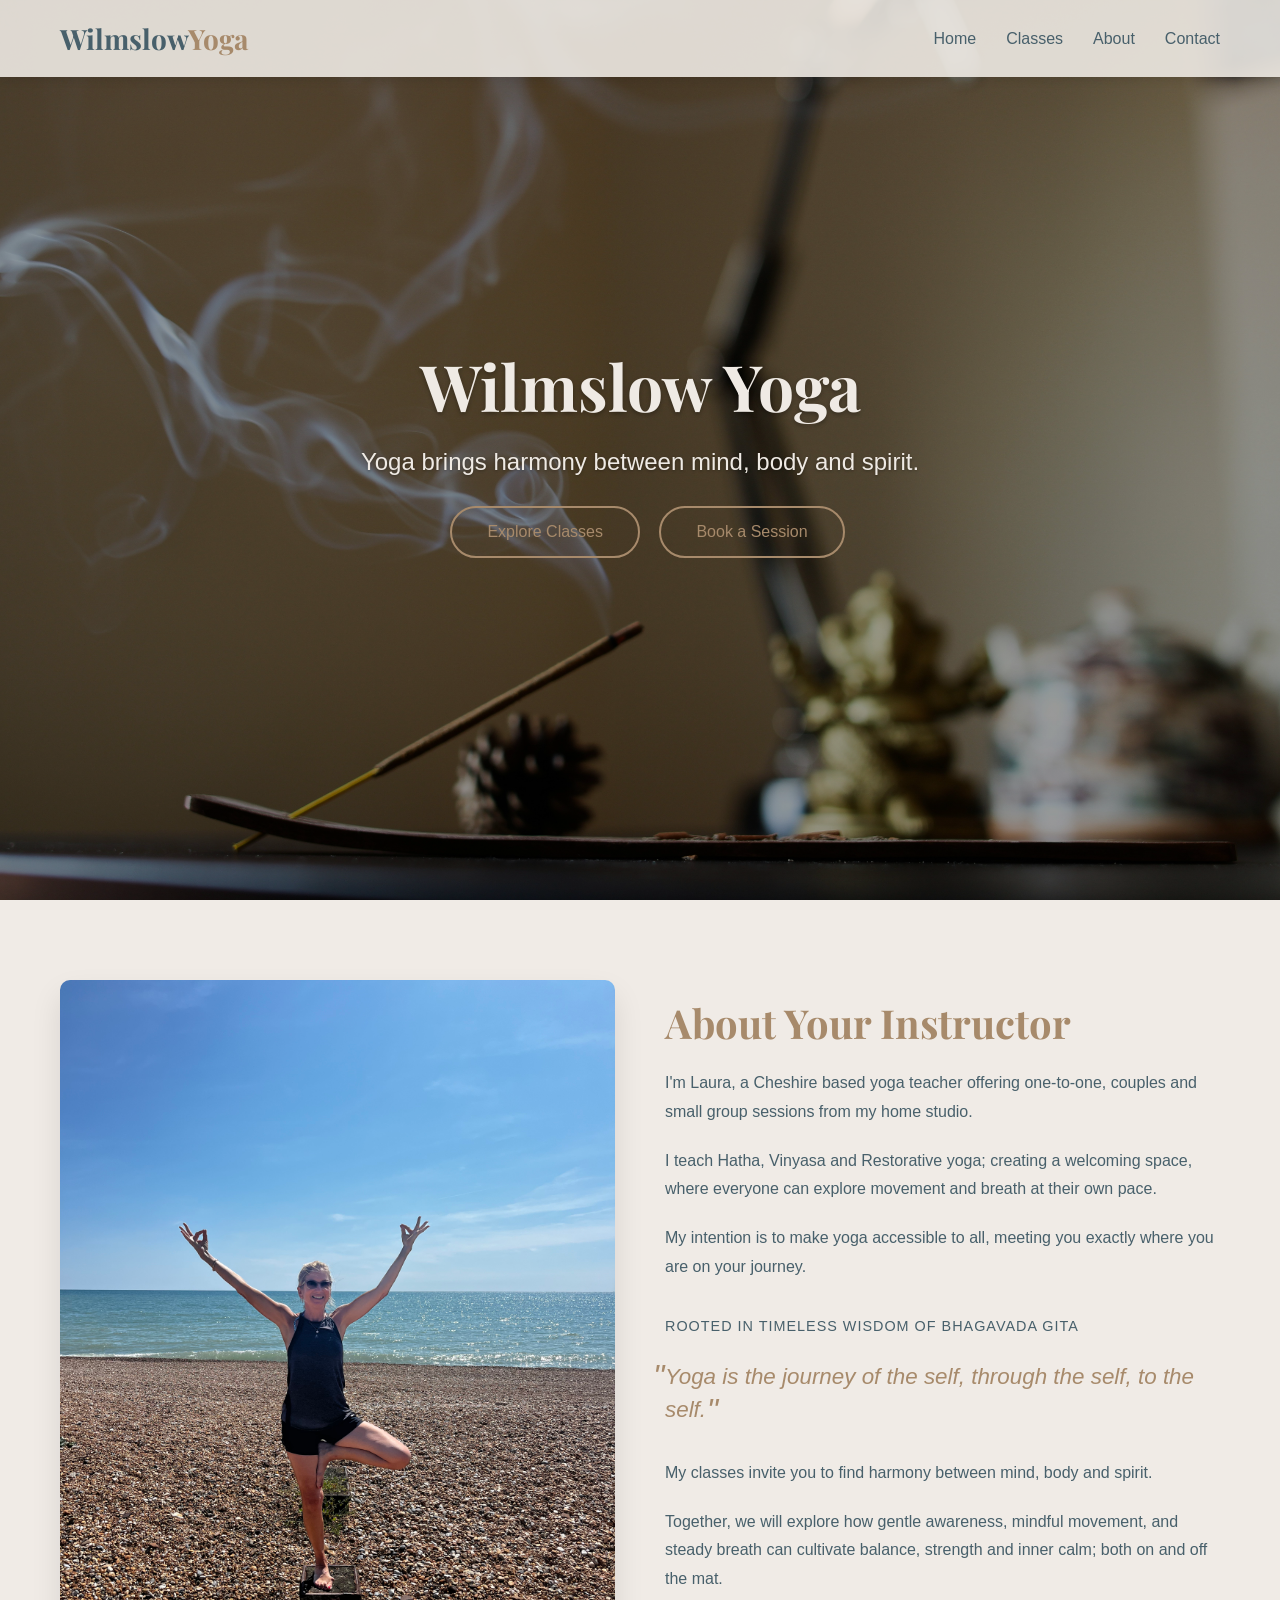
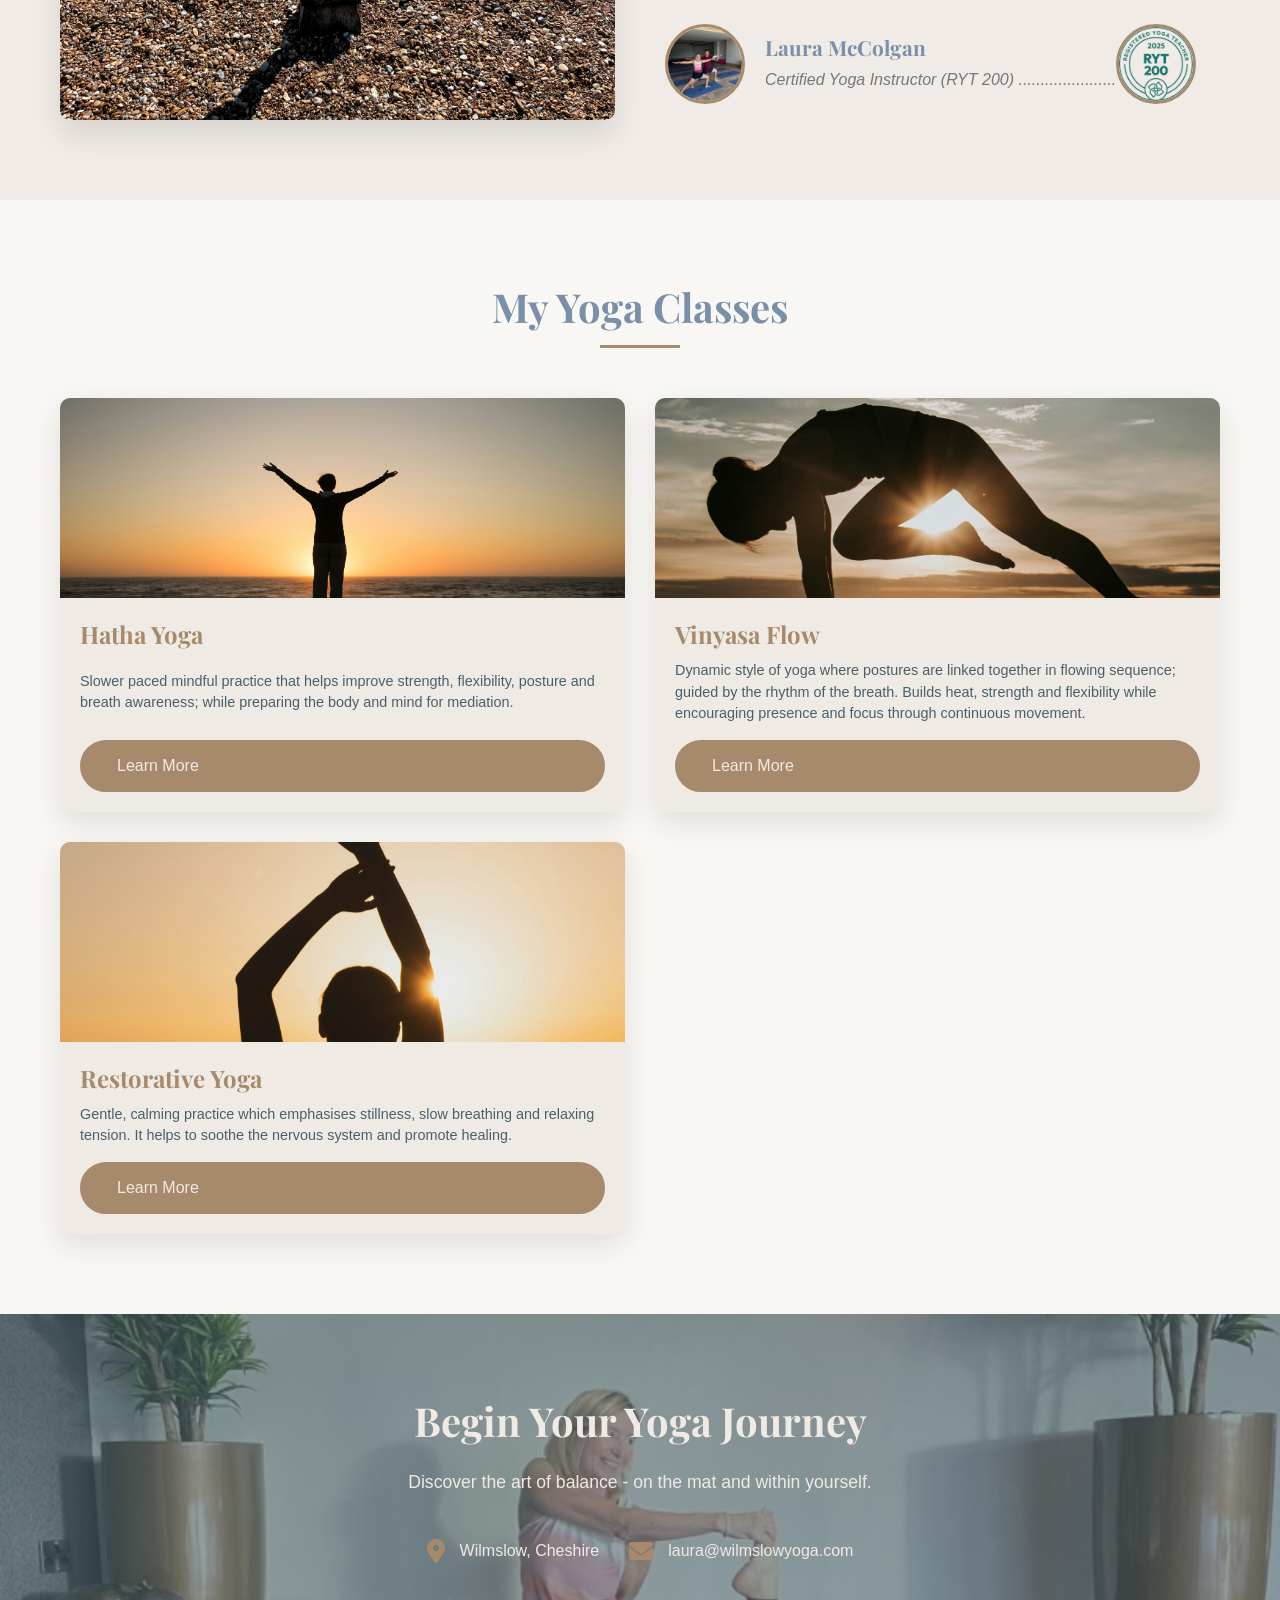
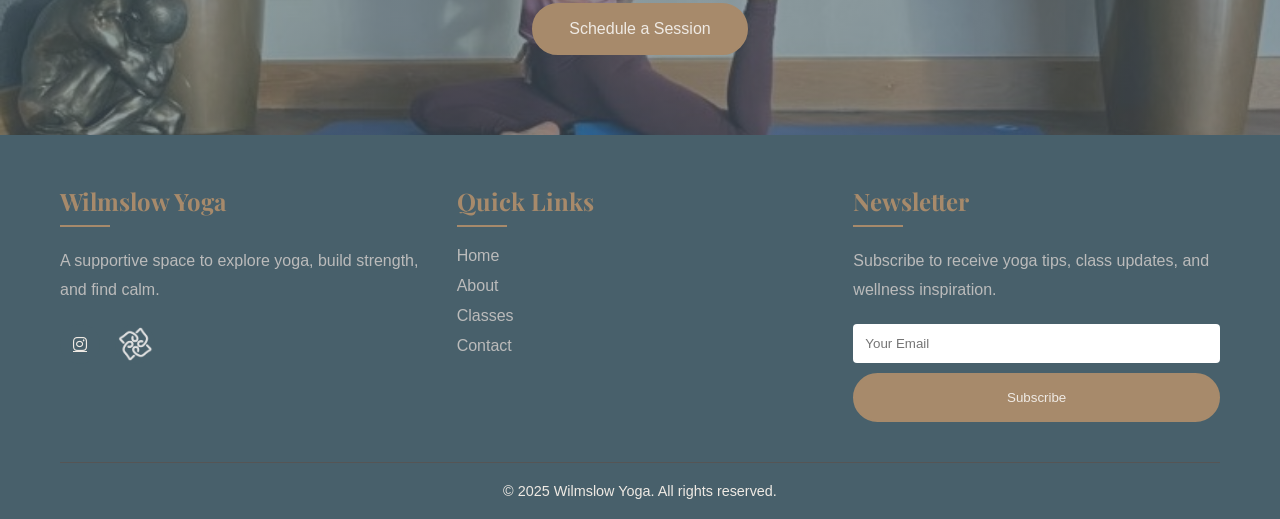
==== index.html @ 08b6448e "first commit" ====
<!doctype html>
<html lang="en">
  <head>
    <meta charset="UTF-8" />
    <meta name="viewport" content="width=device-width, initial-scale=1.0" />
    <title>Wilmslow Yoga | Find Your Inner Peace</title>
    <link
      rel="stylesheet"
      href="https://cdnjs.cloudflare.com/ajax/libs/font-awesome/6.4.0/css/all.min.css"
    />
    <link
      href="https://fonts.googleapis.com/css2?family=Playfair+Display:wght@400;700&family=Poppins:wght@300;400;500;600&display=swap"
      rel="stylesheet"
    />
    <style>
      * {
        margin: 0;
        padding: 0;
        box-sizing: border-box;
      }

      body {
        font-family: "Neue Montreal", sans-serif;
        color: #333;
        background-color: #f9f7f4;
        overflow-x: hidden;
      }

      h1,
      h2,
      h3,
      h4 {
        font-family: "Playfair Display", serif;
        font-weight: 700;
      }

      .container {
        max-width: 1200px;
        margin: 0 auto;
        padding: 0 20px;
      }

      /* Header Styles */
      header {
        position: fixed;
        top: 0;
        left: 0;
        width: 100%;
        z-index: 1000;
        padding: 20px 0;
        transition: all 0.3s ease;
        background: rgba(239, 234, 228, 0.9);
        box-shadow: 0 2px 10px rgba(0, 0, 0, 0.1);
      }

      header.scrolled {
        padding: 15px 0;
        background: rgba(239, 234, 228, 0.95);
      }

      .header-container {
        display: flex;
        justify-content: space-between;
        align-items: center;
      }

      .logo {
        font-family: "Playfair Display", serif;
        font-size: 28px;
        font-weight: 700;
        color: #48606b;
        text-decoration: none;
      }

      .logo span {
        color: #a78a6b;
      }

      nav ul {
        display: flex;
        list-style: none;
      }

      nav ul li {
        margin-left: 30px;
      }

      nav ul li a {
        text-decoration: none;
        color: #48606b;
        font-weight: 500;
        font-size: 16px;
        transition: all 0.3s ease;
        position: relative;
      }

      nav ul li a:hover {
        color: #a78a6b;
      }

      nav ul li a::after {
        content: "";
        position: absolute;
        bottom: -5px;
        left: 0;
        width: 0;
        height: 2px;
        background: #a78a6b;
        transition: width 0.3s ease;
      }

      nav ul li a:hover::after {
        width: 100%;
      }

      .mobile-menu-btn {
        display: none;
        background: none;
        border: none;
        font-size: 24px;
        color: #48606b;
        cursor: pointer;
      }

      /* Hero Section */
      .hero {
        height: 100vh;
        position: relative;
        display: flex;
        align-items: center;
        justify-content: center;
        text-align: center;
        background:
          linear-gradient(rgba(0, 0, 0, 0.4), rgba(0, 0, 0, 0.4)),
          url("images/incense_burning.jpg") no-repeat center center/cover;
        color: #efeae4;
      }

      .hero-content {
        max-width: 800px;
        padding: 0 20px;
      }

      .hero h1 {
        font-size: 4rem;
        margin-bottom: 20px;
        text-shadow: 0 2px 4px rgba(0, 0, 0, 0.3);
      }

      .hero p {
        font-size: 1.5rem;
        margin-bottom: 30px;
        text-shadow: 0 1px 3px rgba(0, 0, 0, 0.3);
      }

      .btn {
        display: inline-block;
        padding: 15px 35px;
        background: #a78a6b;
        color: #efeae4;
        text-decoration: none;
        border-radius: 30px;
        font-weight: 500;
        transition: all 0.3s ease;
        border: 2px solid #a78a6b;
      }

      .btn:hover {
        background: transparent;
        color: #a78a6b;
        transform: translateY(-3px);
        box-shadow: 0 5px 15px rgba(0, 0, 0, 0.1);
      }

      .btn-outline {
        background: transparent;
        color: #a78a6b;
        margin-left: 15px;
      }

      .btn-outline:hover {
        background: #a78a6b;
        color: #efeae4;
      }

      /* Classes Section */
      .section-title {
        text-align: center;
        margin: 80px 0 50px;
      }

      .section-title h2 {
        font-size: 2.5rem;
        color: #7a90a8;
        position: relative;
        display: inline-block;
        padding-bottom: 15px;
      }

      .section-title h2::after {
        content: "";
        position: absolute;
        bottom: 0;
        left: 50%;
        transform: translateX(-50%);
        width: 80px;
        height: 3px;
        background: #a78a6b;
      }

      .classes-grid {
        display: grid;
        grid-template-columns: repeat(auto-fit, minmax(400px, 1fr));
        gap: 30px;
        margin-bottom: 80px;
      }

      .class-card {
        position: relative;
        border-radius: 10px;
        overflow: hidden;
        box-shadow: 0 10px 30px rgba(0, 0, 0, 0.1);
        transition: all 0.3s ease;
        background: #efeae4;
        display: flex;
        flex-direction: column; /* Stack image and content vertically */
        height: 100%; /* Full height to fill grid cell */
      }

      .class-card:hover {
        transform: translateY(-10px);
        box-shadow: 0 15px 40px rgba(0, 0, 0, 0.15);
      }

      .class-img {
        width: 100%;
        height: 200px;
        object-fit: cover;
        transition: transform 0.5s ease;
        display: block;
        flex-shrink: 0;
      }

      .class-card:hover .class-img {
        transform: scale(1.05);
      }

      .class-content {
        padding: 20px;
        color: #a78a6b; /* Adjusted text color for contrast */
        flex-grow: 1;
        display: flex;
        flex-direction: column;
        justify-content: space-between;
      }

      .class-content h3 {
        font-size: 1.5rem;
        margin-top: 0;
        margin-bottom: 10px;
        flex-shrink: 0;
      }

      .class-content p {
        margin-bottom: 15px;
        font-size: 0.9rem;
        line-height: 1.5;
        color: #48606b;
        flex-shrink: 0;
        /*overflow-wrap: break-word;*/
        hyphens: auto;
      }

      /* About Section */
      .about {
        background: #f0ebe6;
        padding: 80px 0;
      }

      .about-content {
        display: flex;
        align-items: center;
        gap: 50px;
      }

      .about-img {
        flex: 1;
        border-radius: 10px;
        overflow: hidden;
        box-shadow: 0 15px 30px rgba(0, 0, 0, 0.1);
      }

      .about-img img {
        width: 100%;
        display: block;
      }

      .about-text {
        flex: 1;
      }

      .about-text h2 {
        font-size: 2.5rem;
        color: #a78a6b;
        margin-bottom: 20px;
      }

      .about-text p {
        margin-bottom: 20px;
        line-height: 1.8;
        color: #48606b;
      }

      .instructor {
        display: flex;
        align-items: center;
        margin-top: 30px;
      }

      .instructor-img {
        width: 80px;
        height: 80px;
        border-radius: 50%;
        overflow: hidden;
        margin-right: 20px;
        border: 3px solid #a78a6b;
      }

      .instructor-img img {
        width: 100%;
        height: 100%;
        object-fit: cover;
      }

      .instructor-info h4 {
        font-size: 1.3rem;
        color: #7a90a8;
        margin-bottom: 5px;
      }

      .instructor-info p {
        margin: 0;
        color: #777;
        font-style: italic;
      }

      /* Testimonials */
      .testimonials {
        padding: 80px 0;
        background: #fff;
      }

      .testimonial-grid {
        display: grid;
        grid-template-columns: repeat(auto-fit, minmax(300px, 1fr));
        gap: 30px;
      }

      .testimonial-card {
        background: #f9f7f4;
        padding: 30px;
        border-radius: 10px;
        box-shadow: 0 5px 15px rgba(0, 0, 0, 0.05);
        position: relative;
      }

      .testimonial-card::before {
        content: '"';
        position: absolute;
        top: 20px;
        left: 20px;
        font-size: 5rem;
        color: #a78a6b;
        opacity: 0.2;
        font-family: "Playfair Display", serif;
      }

      .testimonial-content {
        margin-top: 30px;
        position: relative;
        z-index: 1;
      }

      .testimonial-content p {
        font-style: italic;
        line-height: 1.8;
        margin-bottom: 20px;
        color: #555;
      }

      .client {
        display: flex;
        align-items: center;
      }

      .client-img {
        width: 60px;
        height: 60px;
        border-radius: 50%;
        overflow: hidden;
        margin-right: 15px;
      }

      .client-img img {
        width: 100%;
        height: 100%;
        object-fit: cover;
      }

      .client-info h4 {
        font-size: 1.1rem;
        color: #7a90a8;
        margin-bottom: 5px;
      }

      .client-info p {
        margin: 0;
        color: #777;
        font-size: 0.9rem;
      }

      /* Contact Section */
      .contact {
        background:
          linear-gradient(rgba(72, 96, 107, 0.6), rgba(72, 96, 107, 0.6)),
          url("images/pigeon-dl.jpeg") no-repeat center center/cover;
        padding: 80px 0;
        color: #efeae4;
        text-align: center;
      }

      .contact h2 {
        font-size: 2.5rem;
        margin-bottom: 20px;
      }

      .contact p {
        max-width: 700px;
        margin: 0 auto 40px;
        font-size: 1.1rem;
        line-height: 1.8;
      }

      .contact-info {
        display: flex;
        justify-content: center;
        flex-wrap: wrap;
        gap: 30px;
        margin-bottom: 40px;
      }

      .info-item {
        display: flex;
        align-items: center;
      }

      .info-item i {
        font-size: 1.5rem;
        margin-right: 15px;
        color: #a78a6b;
      }

      /* Footer */
      footer {
        background: #48606b;
        color: #efeae4;
        padding: 50px 0 20px;
      }

      .footer-content {
        display: grid;
        grid-template-columns: repeat(auto-fit, minmax(250px, 1fr));
        gap: 30px;
        margin-bottom: 40px;
      }

      .footer-col h3 {
        font-size: 1.5rem;
        margin-bottom: 20px;
        color: #a78a6b;
        position: relative;
        padding-bottom: 10px;
      }

      .footer-col h3::after {
        content: "";
        position: absolute;
        bottom: 0;
        left: 0;
        width: 50px;
        height: 2px;
        background: #a78a6b;
      }

      .footer-col p {
        line-height: 1.8;
        margin-bottom: 20px;
        color: #bbb;
      }

      .social-links {
        display: flex;
        gap: 15px;
      }

      .social-links a {
        display: flex;
        align-items: center;
        justify-content: center;
        width: 40px;
        height: 40px;
        background: #48606b;
        color: #efeae4;
        border-radius: 50%;
        transition: all 0.3s ease;
      }

      .social-links a:hover {
        background: #a78a6b;
        transform: translateY(-3px);
      }

      .social-links img {
        width: 35px;
        height: 35px;
        object-fit: contain;
        filter: brightness(0) saturate(100%) invert(1) sepia(5%) saturate(400%)
          hue-rotate(180deg) brightness(95%) contrast(85%);
        transition: filter 0.3s ease;
      }

      /* On hover, make white like the font icon */
      .social-links a:hover img {
        filter: brightness(0) invert(1);
      }

      .footer-col ul {
        list-style: none;
      }

      .footer-col ul li {
        margin-bottom: 12px;
      }

      .footer-col ul li a {
        color: #bbb;
        text-decoration: none;
        transition: all 0.3s ease;
      }

      .footer-col ul li a:hover {
        color: #a78a6b;
        padding-left: 5px;
      }

      .copyright {
        text-align: center;
        padding-top: 20px;
        border-top: 1px solid #555;
        color: #efeae4;
        font-size: 0.9rem;
      }

      .quote-container {
        margin: 2rem 0;
        position: relative;
      }

      .source {
        font-size: 0.9rem;
        text-transform: uppercase;
        letter-spacing: 1px;
        color: #48606b;
        margin-bottom: 0.5rem;
      }

      .main-quote {
        font-size: 1.4rem;
        font-style: italic;
        line-height: 1.5;
        color: #a78a6b;
        position: relative;
        padding: 1rem 0;
      }

      .main-quote::before,
      .main-quote::after {
        content: '"';
        font-size: 2rem;
        color: #a78a6b;
        position: absolute;
      }

      .main-quote::before {
        top: 0.25rem;
        left: -0.75rem;
      }

      .main-quote::after {
        bottom: 0.25rem;
        right: -0.75rem;
      }

      /* Responsive Design */
      @media (max-width: 992px) {
        .hero h1 {
          font-size: 3rem;
        }

        .about-content {
          flex-direction: column;
        }
      }

      @media (max-width: 768px) {
        .mobile-menu-btn {
          display: block;
        }

        nav ul {
          position: fixed;
          top: 80px;
          left: -100%;
          width: 100%;
          height: calc(100vh - 80px);
          background: #efeae4;
          flex-direction: column;
          align-items: center;
          padding-top: 50px;
          transition: all 0.3s ease;
        }

        nav ul.active {
          left: 0;
        }

        nav ul li {
          margin: 20px 0;
        }

        .hero h1 {
          font-size: 2.5rem;
        }

        .hero p {
          font-size: 1.2rem;
        }

        .btn {
          padding: 12px 25px;
        }

        .btn-outline {
          margin-left: 10px;
        }
      }

      @media (max-width: 576px) {
        .hero h1 {
          font-size: 2rem;
        }

        .section-title h2 {
          font-size: 2rem;
        }

        .classes-grid {
          grid-template-columns: 1fr;
          gap: 20px;
        }

        .class-card {
          height: auto; /* Allow cards to expand naturally */
          display: flex;
          flex-direction: column;
        }

        .class-img {
          height: 180px;
          object-fit: cover;
        }

        .class-content {
          padding: 16px;
          flex: 1;
          display: flex;
          flex-direction: column;
          justify-content: space-between;
        }

        .class-content h3 {
          font-size: 1.3rem;
          margin-bottom: 10px;
        }

        .class-content p {
          font-size: 0.95rem;
          margin-bottom: 12px;
          line-height: 1.5;
        }

        .btn {
          align-self: flex-start;
          padding: 10px 20px;
          font-size: 0.95rem;
        }

        .yoga-quote {
          padding: 1.5rem;
          font-size: 0.9rem;
        }

        .main-quote {
          font-size: 1.2rem;
        }
      }
    </style>
  </head>
  <body>
    <!-- Header -->
    <header id="header">
      <div class="container header-container">
        <a href="#" class="logo">Wilmslow<span>Yoga</span></a>
        <button class="mobile-menu-btn" id="menuToggle">
          <i class="fas fa-bars"></i>
        </button>
        <nav>
          <ul id="navMenu">
            <li><a href="#home">Home</a></li>
            <li><a href="#classes">Classes</a></li>
            <li><a href="#about">About</a></li>
            <!--<li><a href="#testimonials">Testimonials</a></li>-->
            <li><a href="#contact">Contact</a></li>
          </ul>
        </nav>
      </div>
    </header>

    <!-- Hero Section -->
    <section class="hero" id="home">
      <div class="hero-content">
        <h1>Wilmslow Yoga</h1>
        <p>Yoga brings harmony between mind, body and spirit.</p>
        <div class="hero-buttons">
          <a href="#classes" class="btn btn-outline">Explore Classes</a>
          <a href="pricing.html" class="btn btn-outline">Book a Session</a>
        </div>
      </div>
    </section>

    <section class="about" id="about">
      <div class="container">
        <div class="about-content">
          <div class="about-img">
            <img src="images/laura_beach_stand.jpeg" alt="Yoga Instructor" />
          </div>
          <div class="about-text">
            <h2>About Your Instructor</h2>
            <p>
              I'm Laura, a Cheshire based yoga teacher offering one-to-one,
              couples and small group sessions from my home studio.
            </p>
            <p>
              I teach Hatha, Vinyasa and Restorative yoga; creating a welcoming
              space, where everyone can explore movement and breath at their own
              pace.
            </p>
            <p>
              My intention is to make yoga accessible to all, meeting you
              exactly where you are on your journey.
            </p>
            <div class="quote-container">
              <p class="source">Rooted in timeless wisdom of Bhagavada Gita</p>
              <cite class="main-quote">
                Yoga is the journey of the self, through the self, to the self.
              </cite>
            </div>
            <p>
              My classes invite you to find harmony between mind, body and
              spirit.
            </p>
            <p>
              Together, we will explore how gentle awareness, mindful movement,
              and steady breath can cultivate balance, strength and inner calm;
              both on and off the mat.
            </p>

            <!-- <p>Hi, I am Laura McColgan. Yoga has been such an important part of my own life, helping me find a balance, calm and strength both on and off the mat.</p>
                    <p>As a teacher, I care deeply about creating a welcoming space where everyone feels comfortable exploring movement and breath work at their own pace.</p>
                    <p>My goal is to make yoga accessible, enjoyable and supportive - so you can leave class feeling grounded, relaxed and a little more connected to yourself.</p> -->
            <div class="instructor">
              <div class="instructor-img">
                <img src="images/laura_guy.jpg" alt="Laura McColgan" />
              </div>
              <div class="instructor-info">
                <h4>Laura McColgan</h4>
                <p>
                  <a
                    href="https://app.yogaalliance.org/teacherpublicprofile?id=003TR00001DloXiYAJ"
                    target="_blank"
                    style="color: inherit; text-decoration: none"
                    >Certified Yoga Instructor (RYT 200) ......................
                  </a>
                </p>
              </div>
              <div class="instructor-img">
                <img src="images/RYT200.png" alt="Certification" />
              </div>
            </div>
          </div>
        </div>
      </div>
    </section>

    <!-- Classes Section -->
    <section class="classes" id="classes">
      <div class="container">
        <div class="section-title">
          <h2>My Yoga Classes</h2>
        </div>
        <div class="classes-grid">
          <!-- Class 1 -->
          <div class="class-card">
            <img
              src="images/rejoice_ocean_sunset.jpg"
              alt="Hatha Yoga"
              class="class-img"
            />
            <div class="class-content">
              <h3>Hatha Yoga</h3>
              <p>
                Slower paced mindful practice that helps improve strength,
                flexibility, posture and breath awareness; while preparing the
                body and mind for mediation.
              </p>
              <a href="pricing.html" class="btn">Learn More</a>
            </div>
          </div>

          <!-- Class 2 -->
          <div class="class-card">
            <img
              src="images/knee_to_elbow_sunset.jpg"
              alt="Vinyasa Flow"
              class="class-img"
            />
            <div class="class-content">
              <h3>Vinyasa Flow</h3>
              <p>
                Dynamic style of yoga where postures are linked together in
                flowing sequence; guided by the rhythm of the breath. Builds
                heat, strength and flexibility while encouraging presence and
                focus through continuous movement.
              </p>
              <a href="pricing.html" class="btn">Learn More</a>
            </div>
          </div>

          <!-- Class 3 -->
          <div class="class-card">
            <img
              src="images/woman_seated_reach_sunset.jpg"
              alt="Yin Yoga"
              class="class-img"
            />
            <div class="class-content">
              <h3>Restorative Yoga</h3>
              <p>
                Gentle, calming practice which emphasises stillness, slow
                breathing and relaxing tension. It helps to soothe the nervous
                system and promote healing.
              </p>
              <a href="pricing.html" class="btn">Learn More</a>
            </div>
          </div>
        </div>
      </div>
    </section>

    <!-- About Section -->

    <!-- Testimonials Section -->
    <!-- <section class="testimonials" id="testimonials">
        <div class="container">
            <div class="section-title">
                <h2>Student Testimonials</h2>
            </div>
            <div class="testimonial-grid">
                <div class="testimonial-card">
                    <div class="testimonial-content">
                        <p>"Maya's classes have completely transformed my relationship with my body and mind. I've found a sense of peace I never thought possible."</p>
                        <div class="client">
                            <div class="client-img">
                                <img src="https://images.unsplash.com/photo-1494790108377-be9c29b29330?ixlib=rb-4.0.3&ixid=M3wxMjA3fDB8MHxwaG90by1wYWdlfHx8fGVufDB8fHx8fA%3D%3D&auto=format&fit=crop&w=1200&q=80" alt="Sarah Johnson">
                            </div>
                            <div class="client-info">
                                <h4>Sarah Johnson</h4>
                                <p>Student for 2 years</p>
                            </div>
                        </div>
                    </div>
                </div>

                <div class="testimonial-card">
                    <div class="testimonial-content">
                        <p>"The mindfulness techniques I learned in Maya's classes have helped me manage stress at work and find balance in my daily life."</p>
                        <div class="client">
                            <div class="client-img">
                                <img src="https://images.unsplash.com/photo-1507003211169-0a1dd7228f2d?ixlib=rb-4.0.3&ixid=M3wxMjA3fDB8MHxwaG90by1wYWdlfHx8fGVufDB8fHx8fA%3D%3D&auto=format&fit=crop&w=1200&q=80" alt="Michael Chen">
                            </div>
                            <div class="client-info">
                                <h4>Michael Chen</h4>
                                <p>Student for 1 year</p>
                            </div>
                        </div>
                    </div>
                </div>

                <div class="testimonial-card">
                    <div class="testimonial-content">
                        <p>"As a beginner, I was nervous to start yoga. Maya created such a welcoming environment that I now look forward to every class!"</p>
                        <div class="client">
                            <div class="client-img">
                                <img src="https://images.unsplash.com/photo-1544005313-94ddf0286df2?ixlib=rb-4.0.3&ixid=M3wxMjA3fDB8MHxwaG90by1wYWdlfHx8fGVufDB8fHx8fA%3D%3D&auto=format&fit=crop&w=1200&q=80" alt="Emma Rodriguez">
                            </div>
                            <div class="client-info">
                                <h4>Emma Rodriguez</h4>
                                <p>Student for 6 months</p>
                            </div>
                        </div>
                    </div>
                </div>
            </div>
        </div>
    </section> -->

    <!-- Contact Section -->
    <section class="contact" id="contact">
      <div class="container">
        <h2>Begin Your Yoga Journey</h2>
        <p>Discover the art of balance - on the mat and within yourself.</p>
        <div class="contact-info">
          <div class="info-item">
            <i class="fas fa-map-marker-alt"></i>
            <span>Wilmslow, Cheshire</span>
          </div>
          <!-- <div class="info-item">
                    <i class="fas fa-phone"></i>
                    <span>(555) 123-4567</span>
                </div> -->
          <div class="info-item">
            <i class="fas fa-envelope"></i>
            <span>laura@wilmslowyoga.com</span>
          </div>
        </div>
        <a href="pricing.html" class="btn">Schedule a Session</a>
      </div>
    </section>

    <!-- Footer -->
    <footer>
      <div class="container">
        <div class="footer-content">
          <div class="footer-col">
            <h3>Wilmslow Yoga</h3>
            <p>
              A supportive space to explore yoga, build strength, and find calm.
            </p>
            <div class="social-links">
              <!-- <a href="#"><i class="fab fa-facebook-f"></i></a> -->
              <a href="https://www.instagram.com/laura_mccolgan/?hl=en"
                ><i class="fab fa-instagram"></i
              ></a>
              <a
                href="https://app.yogaalliance.org/teacherpublicprofile?id=003TR00001DloXiYAJ"
                ><img src="images/ya_logo_reg.png"
              /></a>
              <!-- <a href="#"><i class="fab fa-youtube"></i></a> -->
              <!-- <a href="#"><i class="fab fa-pinterest"></i></a> -->
            </div>
          </div>

          <div class="footer-col">
            <h3>Quick Links</h3>
            <ul>
              <li><a href="#home">Home</a></li>
              <li><a href="#about">About</a></li>
              <li><a href="#classes">Classes</a></li>
              <!--<li><a href="#testimonials">Testimonials</a></li>-->
              <li><a href="#contact">Contact</a></li>
            </ul>
          </div>

          <!-- <div class="footer-col">
                    <h3>Class Schedule</h3>
                    <ul>
                        <li>Monday: Hatha Yoga (9:00 AM)</li>
                        <li>Wednesday: Vinyasa Flow (6:00 PM)</li>
                        <li>Friday: Yin Yoga (7:00 PM)</li>
                        <li>Saturday: Meditation (10:00 AM)</li>
                    </ul>
                </div> -->

          <div class="footer-col">
            <h3>Newsletter</h3>
            <p>
              Subscribe to receive yoga tips, class updates, and wellness
              inspiration.
            </p>
            <form>
              <input
                type="email"
                placeholder="Your Email"
                style="
                  width: 100%;
                  padding: 12px;
                  margin-bottom: 10px;
                  border-radius: 4px;
                  border: none;
                "
              />
              <button type="submit" class="btn" style="width: 100%">
                Subscribe
              </button>
            </form>
          </div>
        </div>

        <div class="copyright">
          <p>&copy; 2025 Wilmslow Yoga. All rights reserved.</p>
        </div>
      </div>
    </footer>

    <script>
      // Mobile Menu Toggle
      const menuToggle = document.getElementById("menuToggle");
      const navMenu = document.getElementById("navMenu");

      menuToggle.addEventListener("click", () => {
        navMenu.classList.toggle("active");
      });

      // Header scroll effect
      const header = document.getElementById("header");

      window.addEventListener("scroll", () => {
        if (window.scrollY > 100) {
          header.classList.add("scrolled");
        } else {
          header.classList.remove("scrolled");
        }
      });

      // Smooth scrolling for anchor links
      document.querySelectorAll('a[href^="#"]').forEach((anchor) => {
        anchor.addEventListener("click", function (e) {
          e.preventDefault();

          const target = document.querySelector(this.getAttribute("href"));
          if (target) {
            window.scrollTo({
              top: target.offsetTop - 80,
              behavior: "smooth",
            });

            // Close mobile menu if open
            navMenu.classList.remove("active");
          }
        });
      });
    </script>
  </body>
</html>
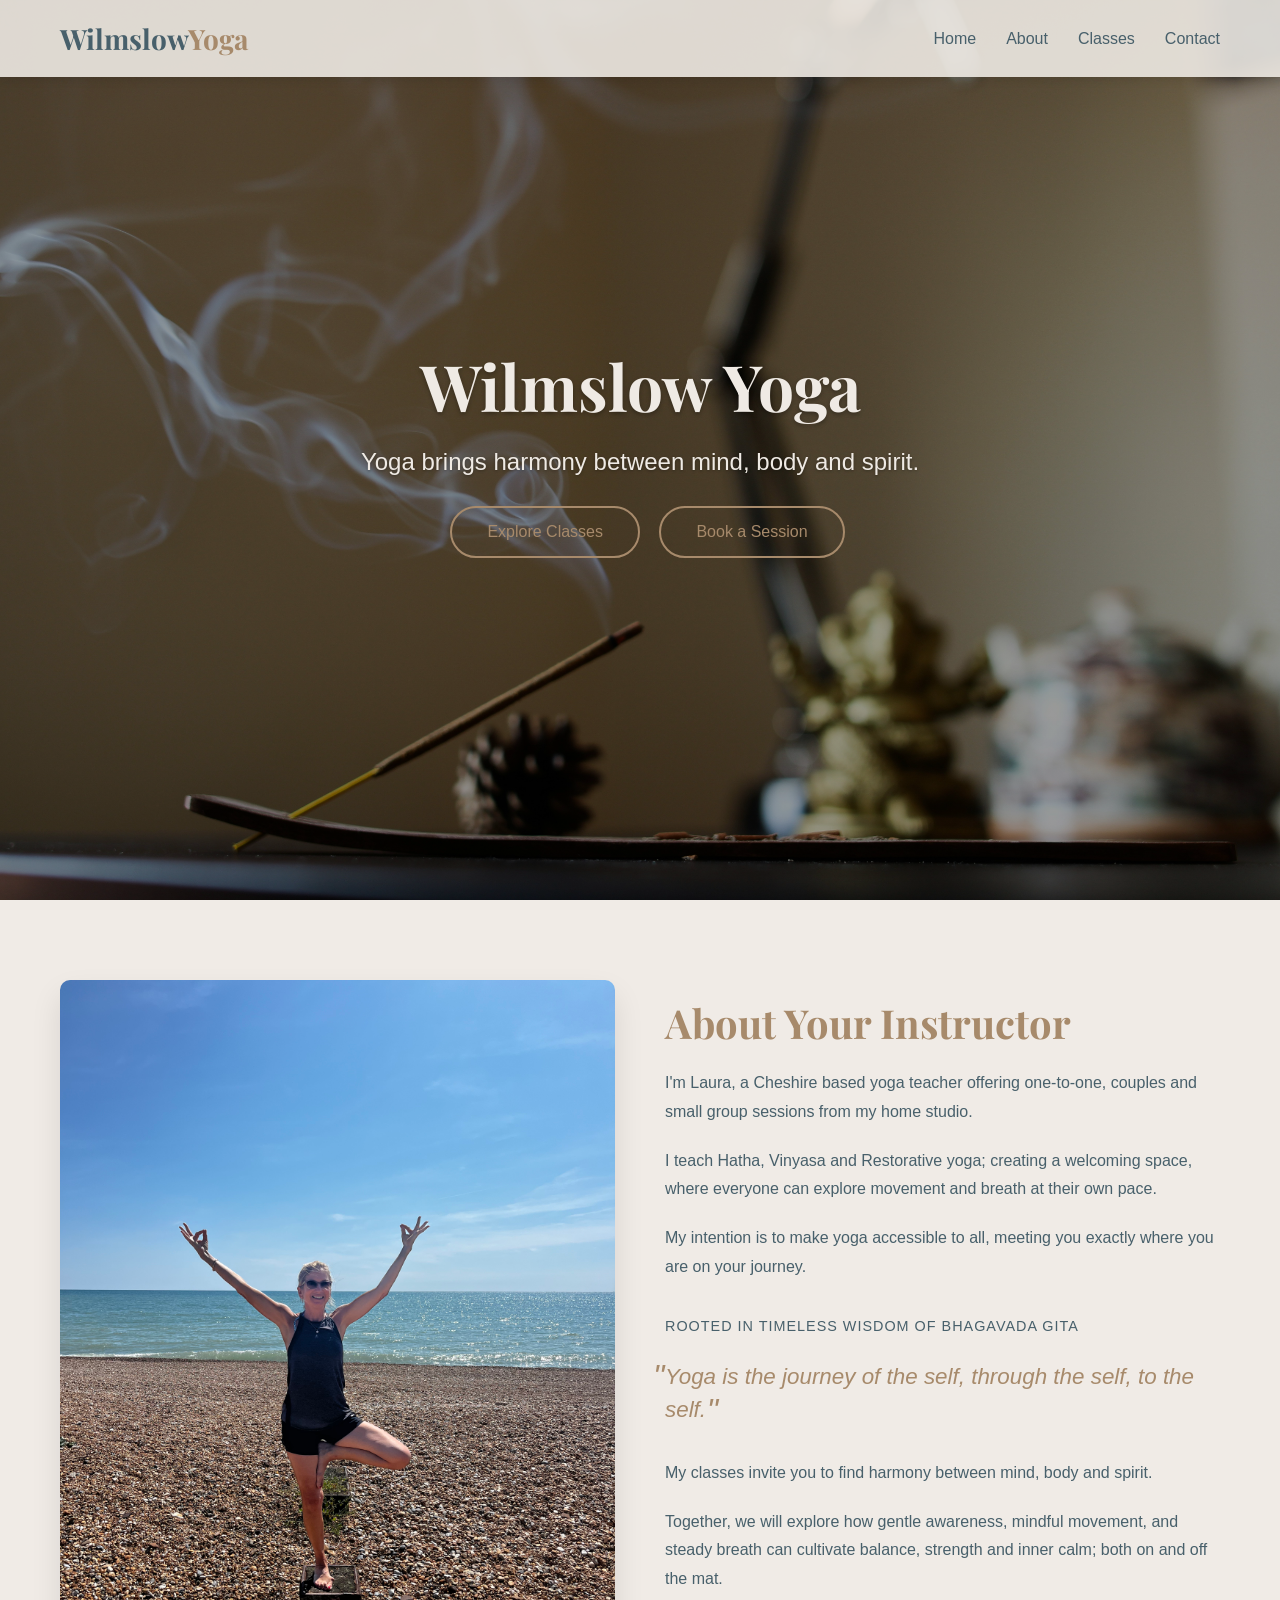
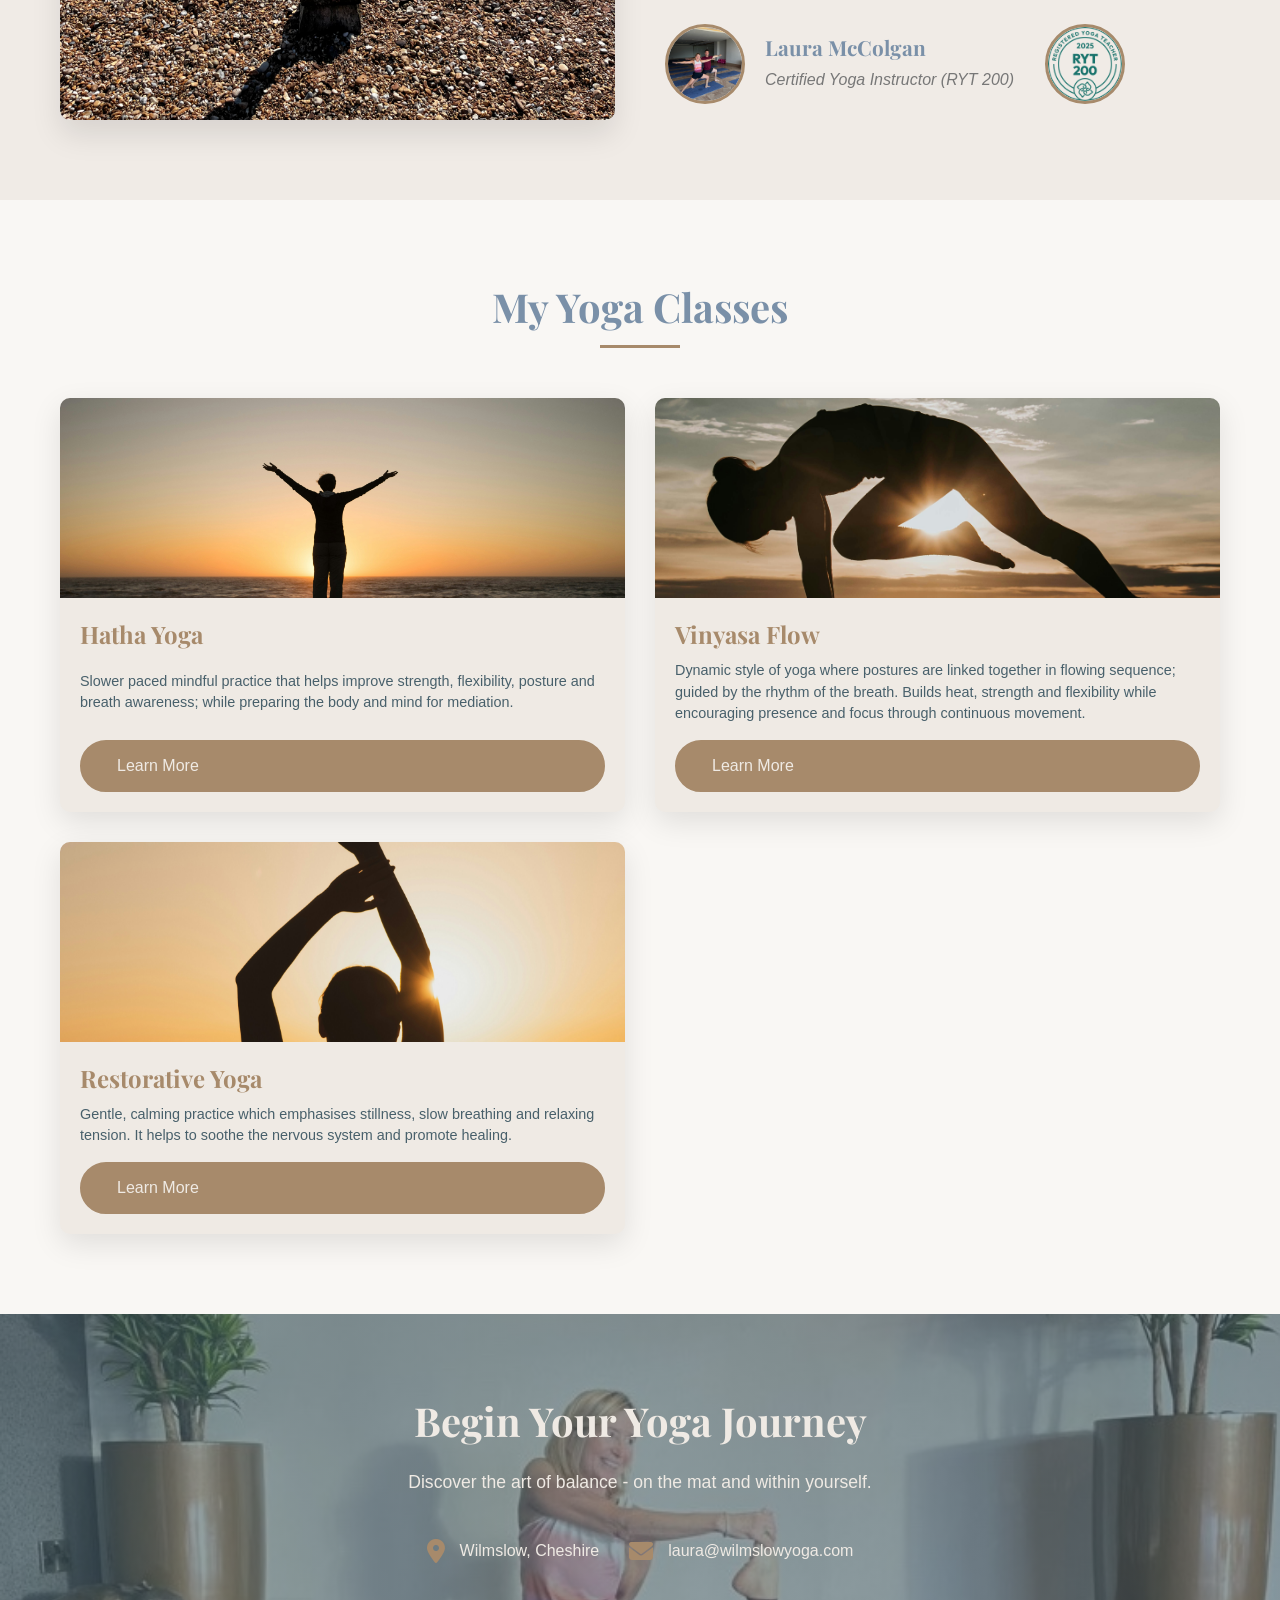
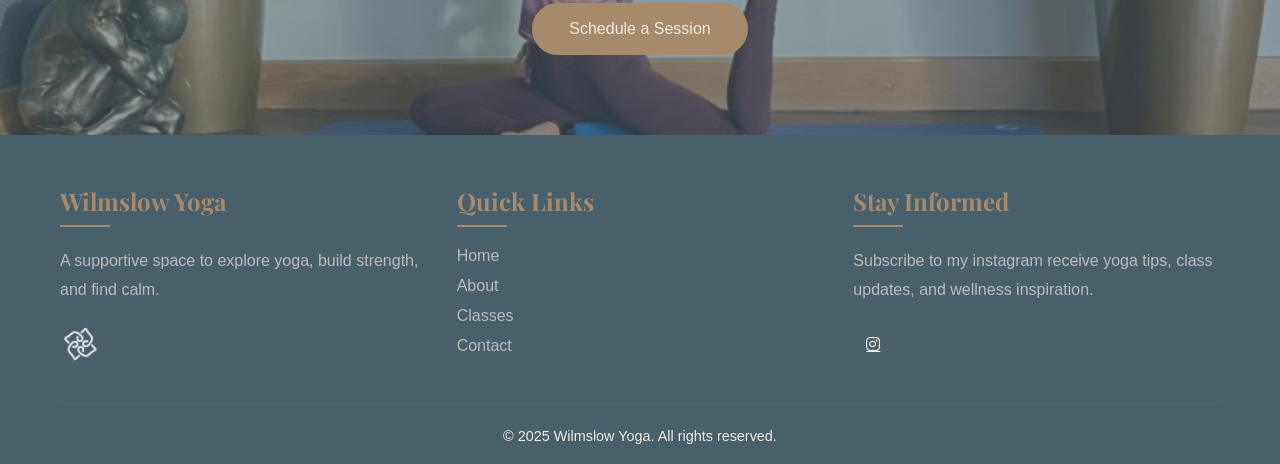
==== commit 43be8fb4: "refactor" ====
--- a/index.html
+++ b/index.html
@@ -1,1074 +1,216 @@
 <!doctype html>
 <html lang="en">
-  <head>
-    <meta charset="UTF-8" />
-    <meta name="viewport" content="width=device-width, initial-scale=1.0" />
-    <title>Wilmslow Yoga | Find Your Inner Peace</title>
-    <link
-      rel="stylesheet"
-      href="https://cdnjs.cloudflare.com/ajax/libs/font-awesome/6.4.0/css/all.min.css"
-    />
-    <link
-      href="https://fonts.googleapis.com/css2?family=Playfair+Display:wght@400;700&family=Poppins:wght@300;400;500;600&display=swap"
-      rel="stylesheet"
-    />
-    <style>
-      * {
-        margin: 0;
-        padding: 0;
-        box-sizing: border-box;
-      }
-
-      body {
-        font-family: "Neue Montreal", sans-serif;
-        color: #333;
-        background-color: #f9f7f4;
-        overflow-x: hidden;
-      }
-
-      h1,
-      h2,
-      h3,
-      h4 {
-        font-family: "Playfair Display", serif;
-        font-weight: 700;
-      }
-
-      .container {
-        max-width: 1200px;
-        margin: 0 auto;
-        padding: 0 20px;
-      }
-
-      /* Header Styles */
-      header {
-        position: fixed;
-        top: 0;
-        left: 0;
-        width: 100%;
-        z-index: 1000;
-        padding: 20px 0;
-        transition: all 0.3s ease;
-        background: rgba(239, 234, 228, 0.9);
-        box-shadow: 0 2px 10px rgba(0, 0, 0, 0.1);
-      }
-
-      header.scrolled {
-        padding: 15px 0;
-        background: rgba(239, 234, 228, 0.95);
-      }
-
-      .header-container {
-        display: flex;
-        justify-content: space-between;
-        align-items: center;
-      }
-
-      .logo {
-        font-family: "Playfair Display", serif;
-        font-size: 28px;
-        font-weight: 700;
-        color: #48606b;
-        text-decoration: none;
-      }
-
-      .logo span {
-        color: #a78a6b;
-      }
-
-      nav ul {
-        display: flex;
-        list-style: none;
-      }
-
-      nav ul li {
-        margin-left: 30px;
-      }
-
-      nav ul li a {
-        text-decoration: none;
-        color: #48606b;
-        font-weight: 500;
-        font-size: 16px;
-        transition: all 0.3s ease;
-        position: relative;
-      }
-
-      nav ul li a:hover {
-        color: #a78a6b;
-      }
-
-      nav ul li a::after {
-        content: "";
-        position: absolute;
-        bottom: -5px;
-        left: 0;
-        width: 0;
-        height: 2px;
-        background: #a78a6b;
-        transition: width 0.3s ease;
-      }
-
-      nav ul li a:hover::after {
-        width: 100%;
-      }
-
-      .mobile-menu-btn {
-        display: none;
-        background: none;
-        border: none;
-        font-size: 24px;
-        color: #48606b;
-        cursor: pointer;
-      }
-
-      /* Hero Section */
-      .hero {
-        height: 100vh;
-        position: relative;
-        display: flex;
-        align-items: center;
-        justify-content: center;
-        text-align: center;
-        background:
-          linear-gradient(rgba(0, 0, 0, 0.4), rgba(0, 0, 0, 0.4)),
-          url("images/incense_burning.jpg") no-repeat center center/cover;
-        color: #efeae4;
-      }
-
-      .hero-content {
-        max-width: 800px;
-        padding: 0 20px;
-      }
-
-      .hero h1 {
-        font-size: 4rem;
-        margin-bottom: 20px;
-        text-shadow: 0 2px 4px rgba(0, 0, 0, 0.3);
-      }
-
-      .hero p {
-        font-size: 1.5rem;
-        margin-bottom: 30px;
-        text-shadow: 0 1px 3px rgba(0, 0, 0, 0.3);
-      }
-
-      .btn {
-        display: inline-block;
-        padding: 15px 35px;
-        background: #a78a6b;
-        color: #efeae4;
-        text-decoration: none;
-        border-radius: 30px;
-        font-weight: 500;
-        transition: all 0.3s ease;
-        border: 2px solid #a78a6b;
-      }
-
-      .btn:hover {
-        background: transparent;
-        color: #a78a6b;
-        transform: translateY(-3px);
-        box-shadow: 0 5px 15px rgba(0, 0, 0, 0.1);
-      }
-
-      .btn-outline {
-        background: transparent;
-        color: #a78a6b;
-        margin-left: 15px;
-      }
-
-      .btn-outline:hover {
-        background: #a78a6b;
-        color: #efeae4;
-      }
-
-      /* Classes Section */
-      .section-title {
-        text-align: center;
-        margin: 80px 0 50px;
-      }
-
-      .section-title h2 {
-        font-size: 2.5rem;
-        color: #7a90a8;
-        position: relative;
-        display: inline-block;
-        padding-bottom: 15px;
-      }
-
-      .section-title h2::after {
-        content: "";
-        position: absolute;
-        bottom: 0;
-        left: 50%;
-        transform: translateX(-50%);
-        width: 80px;
-        height: 3px;
-        background: #a78a6b;
-      }
-
-      .classes-grid {
-        display: grid;
-        grid-template-columns: repeat(auto-fit, minmax(400px, 1fr));
-        gap: 30px;
-        margin-bottom: 80px;
-      }
-
-      .class-card {
-        position: relative;
-        border-radius: 10px;
-        overflow: hidden;
-        box-shadow: 0 10px 30px rgba(0, 0, 0, 0.1);
-        transition: all 0.3s ease;
-        background: #efeae4;
-        display: flex;
-        flex-direction: column; /* Stack image and content vertically */
-        height: 100%; /* Full height to fill grid cell */
-      }
-
-      .class-card:hover {
-        transform: translateY(-10px);
-        box-shadow: 0 15px 40px rgba(0, 0, 0, 0.15);
-      }
-
-      .class-img {
-        width: 100%;
-        height: 200px;
-        object-fit: cover;
-        transition: transform 0.5s ease;
-        display: block;
-        flex-shrink: 0;
-      }
-
-      .class-card:hover .class-img {
-        transform: scale(1.05);
-      }
-
-      .class-content {
-        padding: 20px;
-        color: #a78a6b; /* Adjusted text color for contrast */
-        flex-grow: 1;
-        display: flex;
-        flex-direction: column;
-        justify-content: space-between;
-      }
-
-      .class-content h3 {
-        font-size: 1.5rem;
-        margin-top: 0;
-        margin-bottom: 10px;
-        flex-shrink: 0;
-      }
-
-      .class-content p {
-        margin-bottom: 15px;
-        font-size: 0.9rem;
-        line-height: 1.5;
-        color: #48606b;
-        flex-shrink: 0;
-        /*overflow-wrap: break-word;*/
-        hyphens: auto;
-      }
-
-      /* About Section */
-      .about {
-        background: #f0ebe6;
-        padding: 80px 0;
-      }
-
-      .about-content {
-        display: flex;
-        align-items: center;
-        gap: 50px;
-      }
-
-      .about-img {
-        flex: 1;
-        border-radius: 10px;
-        overflow: hidden;
-        box-shadow: 0 15px 30px rgba(0, 0, 0, 0.1);
-      }
-
-      .about-img img {
-        width: 100%;
-        display: block;
-      }
-
-      .about-text {
-        flex: 1;
-      }
-
-      .about-text h2 {
-        font-size: 2.5rem;
-        color: #a78a6b;
-        margin-bottom: 20px;
-      }
-
-      .about-text p {
-        margin-bottom: 20px;
-        line-height: 1.8;
-        color: #48606b;
-      }
-
-      .instructor {
-        display: flex;
-        align-items: center;
-        margin-top: 30px;
-      }
-
-      .instructor-img {
-        width: 80px;
-        height: 80px;
-        border-radius: 50%;
-        overflow: hidden;
-        margin-right: 20px;
-        border: 3px solid #a78a6b;
-      }
-
-      .instructor-img img {
-        width: 100%;
-        height: 100%;
-        object-fit: cover;
-      }
-
-      .instructor-info h4 {
-        font-size: 1.3rem;
-        color: #7a90a8;
-        margin-bottom: 5px;
-      }
-
-      .instructor-info p {
-        margin: 0;
-        color: #777;
-        font-style: italic;
-      }
-
-      /* Testimonials */
-      .testimonials {
-        padding: 80px 0;
-        background: #fff;
-      }
-
-      .testimonial-grid {
-        display: grid;
-        grid-template-columns: repeat(auto-fit, minmax(300px, 1fr));
-        gap: 30px;
-      }
-
-      .testimonial-card {
-        background: #f9f7f4;
-        padding: 30px;
-        border-radius: 10px;
-        box-shadow: 0 5px 15px rgba(0, 0, 0, 0.05);
-        position: relative;
-      }
-
-      .testimonial-card::before {
-        content: '"';
-        position: absolute;
-        top: 20px;
-        left: 20px;
-        font-size: 5rem;
-        color: #a78a6b;
-        opacity: 0.2;
-        font-family: "Playfair Display", serif;
-      }
-
-      .testimonial-content {
-        margin-top: 30px;
-        position: relative;
-        z-index: 1;
-      }
-
-      .testimonial-content p {
-        font-style: italic;
-        line-height: 1.8;
-        margin-bottom: 20px;
-        color: #555;
-      }
-
-      .client {
-        display: flex;
-        align-items: center;
-      }
-
-      .client-img {
-        width: 60px;
-        height: 60px;
-        border-radius: 50%;
-        overflow: hidden;
-        margin-right: 15px;
-      }
-
-      .client-img img {
-        width: 100%;
-        height: 100%;
-        object-fit: cover;
-      }
-
-      .client-info h4 {
-        font-size: 1.1rem;
-        color: #7a90a8;
-        margin-bottom: 5px;
-      }
-
-      .client-info p {
-        margin: 0;
-        color: #777;
-        font-size: 0.9rem;
-      }
-
-      /* Contact Section */
-      .contact {
-        background:
-          linear-gradient(rgba(72, 96, 107, 0.6), rgba(72, 96, 107, 0.6)),
-          url("images/pigeon-dl.jpeg") no-repeat center center/cover;
-        padding: 80px 0;
-        color: #efeae4;
-        text-align: center;
-      }
-
-      .contact h2 {
-        font-size: 2.5rem;
-        margin-bottom: 20px;
-      }
-
-      .contact p {
-        max-width: 700px;
-        margin: 0 auto 40px;
-        font-size: 1.1rem;
-        line-height: 1.8;
-      }
-
-      .contact-info {
-        display: flex;
-        justify-content: center;
-        flex-wrap: wrap;
-        gap: 30px;
-        margin-bottom: 40px;
-      }
-
-      .info-item {
-        display: flex;
-        align-items: center;
-      }
-
-      .info-item i {
-        font-size: 1.5rem;
-        margin-right: 15px;
-        color: #a78a6b;
-      }
-
-      /* Footer */
-      footer {
-        background: #48606b;
-        color: #efeae4;
-        padding: 50px 0 20px;
-      }
-
-      .footer-content {
-        display: grid;
-        grid-template-columns: repeat(auto-fit, minmax(250px, 1fr));
-        gap: 30px;
-        margin-bottom: 40px;
-      }
-
-      .footer-col h3 {
-        font-size: 1.5rem;
-        margin-bottom: 20px;
-        color: #a78a6b;
-        position: relative;
-        padding-bottom: 10px;
-      }
-
-      .footer-col h3::after {
-        content: "";
-        position: absolute;
-        bottom: 0;
-        left: 0;
-        width: 50px;
-        height: 2px;
-        background: #a78a6b;
-      }
-
-      .footer-col p {
-        line-height: 1.8;
-        margin-bottom: 20px;
-        color: #bbb;
-      }
-
-      .social-links {
-        display: flex;
-        gap: 15px;
-      }
-
-      .social-links a {
-        display: flex;
-        align-items: center;
-        justify-content: center;
-        width: 40px;
-        height: 40px;
-        background: #48606b;
-        color: #efeae4;
-        border-radius: 50%;
-        transition: all 0.3s ease;
-      }
-
-      .social-links a:hover {
-        background: #a78a6b;
-        transform: translateY(-3px);
-      }
-
-      .social-links img {
-        width: 35px;
-        height: 35px;
-        object-fit: contain;
-        filter: brightness(0) saturate(100%) invert(1) sepia(5%) saturate(400%)
-          hue-rotate(180deg) brightness(95%) contrast(85%);
-        transition: filter 0.3s ease;
-      }
-
-      /* On hover, make white like the font icon */
-      .social-links a:hover img {
-        filter: brightness(0) invert(1);
-      }
-
-      .footer-col ul {
-        list-style: none;
-      }
-
-      .footer-col ul li {
-        margin-bottom: 12px;
-      }
-
-      .footer-col ul li a {
-        color: #bbb;
-        text-decoration: none;
-        transition: all 0.3s ease;
-      }
-
-      .footer-col ul li a:hover {
-        color: #a78a6b;
-        padding-left: 5px;
-      }
-
-      .copyright {
-        text-align: center;
-        padding-top: 20px;
-        border-top: 1px solid #555;
-        color: #efeae4;
-        font-size: 0.9rem;
-      }
-
-      .quote-container {
-        margin: 2rem 0;
-        position: relative;
-      }
-
-      .source {
-        font-size: 0.9rem;
-        text-transform: uppercase;
-        letter-spacing: 1px;
-        color: #48606b;
-        margin-bottom: 0.5rem;
-      }
-
-      .main-quote {
-        font-size: 1.4rem;
-        font-style: italic;
-        line-height: 1.5;
-        color: #a78a6b;
-        position: relative;
-        padding: 1rem 0;
-      }
-
-      .main-quote::before,
-      .main-quote::after {
-        content: '"';
-        font-size: 2rem;
-        color: #a78a6b;
-        position: absolute;
-      }
-
-      .main-quote::before {
-        top: 0.25rem;
-        left: -0.75rem;
-      }
-
-      .main-quote::after {
-        bottom: 0.25rem;
-        right: -0.75rem;
-      }
-
-      /* Responsive Design */
-      @media (max-width: 992px) {
-        .hero h1 {
-          font-size: 3rem;
-        }
-
-        .about-content {
-          flex-direction: column;
-        }
-      }
-
-      @media (max-width: 768px) {
-        .mobile-menu-btn {
-          display: block;
-        }
-
-        nav ul {
-          position: fixed;
-          top: 80px;
-          left: -100%;
-          width: 100%;
-          height: calc(100vh - 80px);
-          background: #efeae4;
-          flex-direction: column;
-          align-items: center;
-          padding-top: 50px;
-          transition: all 0.3s ease;
-        }
-
-        nav ul.active {
-          left: 0;
-        }
-
-        nav ul li {
-          margin: 20px 0;
-        }
-
-        .hero h1 {
-          font-size: 2.5rem;
-        }
-
-        .hero p {
-          font-size: 1.2rem;
-        }
-
-        .btn {
-          padding: 12px 25px;
-        }
-
-        .btn-outline {
-          margin-left: 10px;
-        }
-      }
-
-      @media (max-width: 576px) {
-        .hero h1 {
-          font-size: 2rem;
-        }
-
-        .section-title h2 {
-          font-size: 2rem;
-        }
-
-        .classes-grid {
-          grid-template-columns: 1fr;
-          gap: 20px;
-        }
-
-        .class-card {
-          height: auto; /* Allow cards to expand naturally */
-          display: flex;
-          flex-direction: column;
-        }
-
-        .class-img {
-          height: 180px;
-          object-fit: cover;
-        }
-
-        .class-content {
-          padding: 16px;
-          flex: 1;
-          display: flex;
-          flex-direction: column;
-          justify-content: space-between;
-        }
-
-        .class-content h3 {
-          font-size: 1.3rem;
-          margin-bottom: 10px;
-        }
-
-        .class-content p {
-          font-size: 0.95rem;
-          margin-bottom: 12px;
-          line-height: 1.5;
-        }
-
-        .btn {
-          align-self: flex-start;
-          padding: 10px 20px;
-          font-size: 0.95rem;
-        }
-
-        .yoga-quote {
-          padding: 1.5rem;
-          font-size: 0.9rem;
-        }
-
-        .main-quote {
-          font-size: 1.2rem;
-        }
-      }
-    </style>
-  </head>
-  <body>
-    <!-- Header -->
-    <header id="header">
-      <div class="container header-container">
-        <a href="#" class="logo">Wilmslow<span>Yoga</span></a>
-        <button class="mobile-menu-btn" id="menuToggle">
-          <i class="fas fa-bars"></i>
-        </button>
-        <nav>
-          <ul id="navMenu">
-            <li><a href="#home">Home</a></li>
-            <li><a href="#classes">Classes</a></li>
-            <li><a href="#about">About</a></li>
-            <!--<li><a href="#testimonials">Testimonials</a></li>-->
-            <li><a href="#contact">Contact</a></li>
-          </ul>
-        </nav>
-      </div>
-    </header>
-
-    <!-- Hero Section -->
-    <section class="hero" id="home">
-      <div class="hero-content">
-        <h1>Wilmslow Yoga</h1>
-        <p>Yoga brings harmony between mind, body and spirit.</p>
-        <div class="hero-buttons">
-          <a href="#classes" class="btn btn-outline">Explore Classes</a>
-          <a href="pricing.html" class="btn btn-outline">Book a Session</a>
-        </div>
-      </div>
-    </section>
-
-    <section class="about" id="about">
-      <div class="container">
-        <div class="about-content">
-          <div class="about-img">
-            <img src="images/laura_beach_stand.jpeg" alt="Yoga Instructor" />
-          </div>
-          <div class="about-text">
-            <h2>About Your Instructor</h2>
-            <p>
-              I'm Laura, a Cheshire based yoga teacher offering one-to-one,
-              couples and small group sessions from my home studio.
-            </p>
-            <p>
-              I teach Hatha, Vinyasa and Restorative yoga; creating a welcoming
-              space, where everyone can explore movement and breath at their own
-              pace.
-            </p>
-            <p>
-              My intention is to make yoga accessible to all, meeting you
-              exactly where you are on your journey.
-            </p>
-            <div class="quote-container">
-              <p class="source">Rooted in timeless wisdom of Bhagavada Gita</p>
-              <cite class="main-quote">
-                Yoga is the journey of the self, through the self, to the self.
-              </cite>
-            </div>
-            <p>
-              My classes invite you to find harmony between mind, body and
-              spirit.
-            </p>
-            <p>
-              Together, we will explore how gentle awareness, mindful movement,
-              and steady breath can cultivate balance, strength and inner calm;
-              both on and off the mat.
-            </p>
-
-            <!-- <p>Hi, I am Laura McColgan. Yoga has been such an important part of my own life, helping me find a balance, calm and strength both on and off the mat.</p>
+    <head>
+        <meta charset="UTF-8" />
+        <meta name="viewport" content="width=device-width, initial-scale=1.0" />
+        <title>Wilmslow Yoga | Find Your Inner Peace</title>
+        <link
+            rel="stylesheet"
+            href="https://cdnjs.cloudflare.com/ajax/libs/font-awesome/6.4.0/css/all.min.css"
+        />
+        <link
+            href="https://fonts.googleapis.com/css2?family=Playfair+Display:wght@400;700&family=Poppins:wght@300;400;500;600&display=swap"
+            rel="stylesheet"
+        />
+        <link rel="stylesheet" href="css/styles.css" />
+    </head>
+
+    <body>
+        <div id="header-placeholder"></div>
+
+        <!-- Hero Section -->
+        <section class="hero" id="home">
+            <div class="hero-content">
+                <h1>Wilmslow Yoga</h1>
+                <p>Yoga brings harmony between mind, body and spirit.</p>
+                <div class="hero-buttons">
+                    <a href="#classes" class="btn btn-outline"
+                        >Explore Classes</a
+                    >
+                    <a href="pricing.html" class="btn btn-outline"
+                        >Book a Session</a
+                    >
+                </div>
+            </div>
+        </section>
+
+        <!-- Your page-specific sections -->
+        <section class="about" id="about">
+            <div class="container">
+                <div class="about-content">
+                    <div class="about-img">
+                        <img
+                            src="images/laura_beach_stand.jpeg"
+                            alt="Yoga Instructor"
+                        />
+                    </div>
+                    <div class="about-text">
+                        <h2>About Your Instructor</h2>
+                        <p>
+                            I'm Laura, a Cheshire based yoga teacher offering
+                            one-to-one, couples and small group sessions from my
+                            home studio.
+                        </p>
+                        <p>
+                            I teach Hatha, Vinyasa and Restorative yoga;
+                            creating a welcoming space, where everyone can
+                            explore movement and breath at their own pace.
+                        </p>
+                        <p>
+                            My intention is to make yoga accessible to all,
+                            meeting you exactly where you are on your journey.
+                        </p>
+                        <div class="quote-container">
+                            <p class="source">
+                                Rooted in timeless wisdom of Bhagavada Gita
+                            </p>
+                            <cite class="main-quote">
+                                Yoga is the journey of the self, through the
+                                self, to the self.
+                            </cite>
+                        </div>
+                        <p>
+                            My classes invite you to find harmony between mind,
+                            body and spirit.
+                        </p>
+                        <p>
+                            Together, we will explore how gentle awareness,
+                            mindful movement, and steady breath can cultivate
+                            balance, strength and inner calm; both on and off
+                            the mat.
+                        </p>
+
+                        <!-- <p>Hi, I am Laura McColgan. Yoga has been such an important part of my own life, helping me find a balance, calm and strength both on and off the mat.</p>
                     <p>As a teacher, I care deeply about creating a welcoming space where everyone feels comfortable exploring movement and breath work at their own pace.</p>
                     <p>My goal is to make yoga accessible, enjoyable and supportive - so you can leave class feeling grounded, relaxed and a little more connected to yourself.</p> -->
-            <div class="instructor">
-              <div class="instructor-img">
-                <img src="images/laura_guy.jpg" alt="Laura McColgan" />
-              </div>
-              <div class="instructor-info">
-                <h4>Laura McColgan</h4>
+                        <div class="instructor">
+                            <div class="instructor-img">
+                                <img
+                                    src="images/laura_guy.jpg"
+                                    alt="Laura McColgan"
+                                />
+                            </div>
+                            <div class="instructor-info">
+                                <h4>Laura McColgan</h4>
+                                <p>
+                                    <a
+                                        href="https://app.yogaalliance.org/teacherpublicprofile?id=003TR00001DloXiYAJ"
+                                        target="_blank"
+                                        style="
+                                            color: inherit;
+                                            text-decoration: none;
+                                        "
+                                        >Certified Yoga Instructor (RYT 200)
+                                        &nbsp;&nbsp;&nbsp;&nbsp;&nbsp;&nbsp;
+                                    </a>
+                                </p>
+                            </div>
+                            <div class="instructor-img">
+                                <img
+                                    src="images/RYT200.png"
+                                    alt="Certification"
+                                />
+                            </div>
+                        </div>
+                    </div>
+                </div>
+            </div>
+        </section>
+
+        <!-- Classes Section -->
+        <section class="classes" id="classes">
+            <div class="container">
+                <div class="section-title">
+                    <h2>My Yoga Classes</h2>
+                </div>
+                <div class="classes-grid">
+                    <!-- Class 1 -->
+                    <div class="class-card">
+                        <img
+                            src="images/rejoice_ocean_sunset.jpg"
+                            alt="Hatha Yoga"
+                            class="class-img"
+                        />
+                        <div class="class-content">
+                            <h3>Hatha Yoga</h3>
+                            <p>
+                                Slower paced mindful practice that helps improve
+                                strength, flexibility, posture and breath
+                                awareness; while preparing the body and mind for
+                                mediation.
+                            </p>
+                            <a href="pricing.html" class="btn">Learn More</a>
+                        </div>
+                    </div>
+
+                    <!-- Class 2 -->
+                    <div class="class-card">
+                        <img
+                            src="images/knee_to_elbow_sunset.jpg"
+                            alt="Vinyasa Flow"
+                            class="class-img"
+                        />
+                        <div class="class-content">
+                            <h3>Vinyasa Flow</h3>
+                            <p>
+                                Dynamic style of yoga where postures are linked
+                                together in flowing sequence; guided by the
+                                rhythm of the breath. Builds heat, strength and
+                                flexibility while encouraging presence and focus
+                                through continuous movement.
+                            </p>
+                            <a href="pricing.html" class="btn">Learn More</a>
+                        </div>
+                    </div>
+
+                    <!-- Class 3 -->
+                    <div class="class-card">
+                        <img
+                            src="images/woman_seated_reach_sunset.jpg"
+                            alt="Yin Yoga"
+                            class="class-img"
+                        />
+                        <div class="class-content">
+                            <h3>Restorative Yoga</h3>
+                            <p>
+                                Gentle, calming practice which emphasises
+                                stillness, slow breathing and relaxing tension.
+                                It helps to soothe the nervous system and
+                                promote healing.
+                            </p>
+                            <a href="pricing.html" class="btn">Learn More</a>
+                        </div>
+                    </div>
+                </div>
+            </div>
+        </section>
+
+        <section class="contact" id="contact">
+            <div class="container">
+                <h2>Begin Your Yoga Journey</h2>
                 <p>
-                  <a
-                    href="https://app.yogaalliance.org/teacherpublicprofile?id=003TR00001DloXiYAJ"
-                    target="_blank"
-                    style="color: inherit; text-decoration: none"
-                    >Certified Yoga Instructor (RYT 200) ......................
-                  </a>
+                    Discover the art of balance - on the mat and within
+                    yourself.
                 </p>
-              </div>
-              <div class="instructor-img">
-                <img src="images/RYT200.png" alt="Certification" />
-              </div>
-            </div>
-          </div>
-        </div>
-      </div>
-    </section>
-
-    <!-- Classes Section -->
-    <section class="classes" id="classes">
-      <div class="container">
-        <div class="section-title">
-          <h2>My Yoga Classes</h2>
-        </div>
-        <div class="classes-grid">
-          <!-- Class 1 -->
-          <div class="class-card">
-            <img
-              src="images/rejoice_ocean_sunset.jpg"
-              alt="Hatha Yoga"
-              class="class-img"
-            />
-            <div class="class-content">
-              <h3>Hatha Yoga</h3>
-              <p>
-                Slower paced mindful practice that helps improve strength,
-                flexibility, posture and breath awareness; while preparing the
-                body and mind for mediation.
-              </p>
-              <a href="pricing.html" class="btn">Learn More</a>
-            </div>
-          </div>
-
-          <!-- Class 2 -->
-          <div class="class-card">
-            <img
-              src="images/knee_to_elbow_sunset.jpg"
-              alt="Vinyasa Flow"
-              class="class-img"
-            />
-            <div class="class-content">
-              <h3>Vinyasa Flow</h3>
-              <p>
-                Dynamic style of yoga where postures are linked together in
-                flowing sequence; guided by the rhythm of the breath. Builds
-                heat, strength and flexibility while encouraging presence and
-                focus through continuous movement.
-              </p>
-              <a href="pricing.html" class="btn">Learn More</a>
-            </div>
-          </div>
-
-          <!-- Class 3 -->
-          <div class="class-card">
-            <img
-              src="images/woman_seated_reach_sunset.jpg"
-              alt="Yin Yoga"
-              class="class-img"
-            />
-            <div class="class-content">
-              <h3>Restorative Yoga</h3>
-              <p>
-                Gentle, calming practice which emphasises stillness, slow
-                breathing and relaxing tension. It helps to soothe the nervous
-                system and promote healing.
-              </p>
-              <a href="pricing.html" class="btn">Learn More</a>
-            </div>
-          </div>
-        </div>
-      </div>
-    </section>
-
-    <!-- About Section -->
-
-    <!-- Testimonials Section -->
-    <!-- <section class="testimonials" id="testimonials">
-        <div class="container">
-            <div class="section-title">
-                <h2>Student Testimonials</h2>
-            </div>
-            <div class="testimonial-grid">
-                <div class="testimonial-card">
-                    <div class="testimonial-content">
-                        <p>"Maya's classes have completely transformed my relationship with my body and mind. I've found a sense of peace I never thought possible."</p>
-                        <div class="client">
-                            <div class="client-img">
-                                <img src="https://images.unsplash.com/photo-1494790108377-be9c29b29330?ixlib=rb-4.0.3&ixid=M3wxMjA3fDB8MHxwaG90by1wYWdlfHx8fGVufDB8fHx8fA%3D%3D&auto=format&fit=crop&w=1200&q=80" alt="Sarah Johnson">
-                            </div>
-                            <div class="client-info">
-                                <h4>Sarah Johnson</h4>
-                                <p>Student for 2 years</p>
-                            </div>
-                        </div>
-                    </div>
-                </div>
-
-                <div class="testimonial-card">
-                    <div class="testimonial-content">
-                        <p>"The mindfulness techniques I learned in Maya's classes have helped me manage stress at work and find balance in my daily life."</p>
-                        <div class="client">
-                            <div class="client-img">
-                                <img src="https://images.unsplash.com/photo-1507003211169-0a1dd7228f2d?ixlib=rb-4.0.3&ixid=M3wxMjA3fDB8MHxwaG90by1wYWdlfHx8fGVufDB8fHx8fA%3D%3D&auto=format&fit=crop&w=1200&q=80" alt="Michael Chen">
-                            </div>
-                            <div class="client-info">
-                                <h4>Michael Chen</h4>
-                                <p>Student for 1 year</p>
-                            </div>
-                        </div>
-                    </div>
-                </div>
-
-                <div class="testimonial-card">
-                    <div class="testimonial-content">
-                        <p>"As a beginner, I was nervous to start yoga. Maya created such a welcoming environment that I now look forward to every class!"</p>
-                        <div class="client">
-                            <div class="client-img">
-                                <img src="https://images.unsplash.com/photo-1544005313-94ddf0286df2?ixlib=rb-4.0.3&ixid=M3wxMjA3fDB8MHxwaG90by1wYWdlfHx8fGVufDB8fHx8fA%3D%3D&auto=format&fit=crop&w=1200&q=80" alt="Emma Rodriguez">
-                            </div>
-                            <div class="client-info">
-                                <h4>Emma Rodriguez</h4>
-                                <p>Student for 6 months</p>
-                            </div>
-                        </div>
-                    </div>
-                </div>
-            </div>
-        </div>
-    </section> -->
-
-    <!-- Contact Section -->
-    <section class="contact" id="contact">
-      <div class="container">
-        <h2>Begin Your Yoga Journey</h2>
-        <p>Discover the art of balance - on the mat and within yourself.</p>
-        <div class="contact-info">
-          <div class="info-item">
-            <i class="fas fa-map-marker-alt"></i>
-            <span>Wilmslow, Cheshire</span>
-          </div>
-          <!-- <div class="info-item">
+                <div class="contact-info">
+                    <div class="info-item">
+                        <i class="fas fa-map-marker-alt"></i>
+                        <span>Wilmslow, Cheshire</span>
+                    </div>
+                    <!-- <div class="info-item">
                     <i class="fas fa-phone"></i>
                     <span>(555) 123-4567</span>
                 </div> -->
-          <div class="info-item">
-            <i class="fas fa-envelope"></i>
-            <span>laura@wilmslowyoga.com</span>
-          </div>
-        </div>
-        <a href="pricing.html" class="btn">Schedule a Session</a>
-      </div>
-    </section>
-
-    <!-- Footer -->
-    <footer>
-      <div class="container">
-        <div class="footer-content">
-          <div class="footer-col">
-            <h3>Wilmslow Yoga</h3>
-            <p>
-              A supportive space to explore yoga, build strength, and find calm.
-            </p>
-            <div class="social-links">
-              <!-- <a href="#"><i class="fab fa-facebook-f"></i></a> -->
-              <a href="https://www.instagram.com/laura_mccolgan/?hl=en"
-                ><i class="fab fa-instagram"></i
-              ></a>
-              <a
-                href="https://app.yogaalliance.org/teacherpublicprofile?id=003TR00001DloXiYAJ"
-                ><img src="images/ya_logo_reg.png"
-              /></a>
-              <!-- <a href="#"><i class="fab fa-youtube"></i></a> -->
-              <!-- <a href="#"><i class="fab fa-pinterest"></i></a> -->
-            </div>
-          </div>
-
-          <div class="footer-col">
-            <h3>Quick Links</h3>
-            <ul>
-              <li><a href="#home">Home</a></li>
-              <li><a href="#about">About</a></li>
-              <li><a href="#classes">Classes</a></li>
-              <!--<li><a href="#testimonials">Testimonials</a></li>-->
-              <li><a href="#contact">Contact</a></li>
-            </ul>
-          </div>
-
-          <!-- <div class="footer-col">
-                    <h3>Class Schedule</h3>
-                    <ul>
-                        <li>Monday: Hatha Yoga (9:00 AM)</li>
-                        <li>Wednesday: Vinyasa Flow (6:00 PM)</li>
-                        <li>Friday: Yin Yoga (7:00 PM)</li>
-                        <li>Saturday: Meditation (10:00 AM)</li>
-                    </ul>
-                </div> -->
-
-          <div class="footer-col">
-            <h3>Newsletter</h3>
-            <p>
-              Subscribe to receive yoga tips, class updates, and wellness
-              inspiration.
-            </p>
-            <form>
-              <input
-                type="email"
-                placeholder="Your Email"
-                style="
-                  width: 100%;
-                  padding: 12px;
-                  margin-bottom: 10px;
-                  border-radius: 4px;
-                  border: none;
-                "
-              />
-              <button type="submit" class="btn" style="width: 100%">
-                Subscribe
-              </button>
-            </form>
-          </div>
-        </div>
-
-        <div class="copyright">
-          <p>&copy; 2025 Wilmslow Yoga. All rights reserved.</p>
-        </div>
-      </div>
-    </footer>
-
-    <script>
-      // Mobile Menu Toggle
-      const menuToggle = document.getElementById("menuToggle");
-      const navMenu = document.getElementById("navMenu");
-
-      menuToggle.addEventListener("click", () => {
-        navMenu.classList.toggle("active");
-      });
-
-      // Header scroll effect
-      const header = document.getElementById("header");
-
-      window.addEventListener("scroll", () => {
-        if (window.scrollY > 100) {
-          header.classList.add("scrolled");
-        } else {
-          header.classList.remove("scrolled");
-        }
-      });
-
-      // Smooth scrolling for anchor links
-      document.querySelectorAll('a[href^="#"]').forEach((anchor) => {
-        anchor.addEventListener("click", function (e) {
-          e.preventDefault();
-
-          const target = document.querySelector(this.getAttribute("href"));
-          if (target) {
-            window.scrollTo({
-              top: target.offsetTop - 80,
-              behavior: "smooth",
-            });
-
-            // Close mobile menu if open
-            navMenu.classList.remove("active");
-          }
-        });
-      });
-    </script>
-  </body>
+                    <div class="info-item">
+                        <i class="fas fa-envelope"></i>
+                        <span>laura@wilmslowyoga.com</span>
+                    </div>
+                </div>
+                <a href="pricing.html" class="btn">Schedule a Session</a>
+            </div>
+        </section>
+
+        <div id="footer-placeholder"></div>
+        <script src="js/main.js"></script>
+    </body>
 </html>
--- a/css/styles.css
+++ b/css/styles.css
@@ -0,0 +1,727 @@
+* {
+    margin: 0;
+    padding: 0;
+    box-sizing: border-box;
+}
+
+body {
+    font-family: "Neue Montreal", sans-serif;
+    color: #333;
+    background-color: #f9f7f4;
+    overflow-x: hidden;
+}
+
+h1,
+h2,
+h3,
+h4 {
+    font-family: "Playfair Display", serif;
+    font-weight: 700;
+}
+
+.container {
+    max-width: 1200px;
+    margin: 0 auto;
+    padding: 0 20px;
+}
+
+/* Header Styles */
+header {
+    position: fixed;
+    top: 0;
+    left: 0;
+    width: 100%;
+    z-index: 1000;
+    padding: 20px 0;
+    transition: all 0.3s ease;
+    background: rgba(239, 234, 228, 0.9);
+    box-shadow: 0 2px 10px rgba(0, 0, 0, 0.1);
+}
+
+header.scrolled {
+    padding: 15px 0;
+    background: rgba(239, 234, 228, 0.95);
+}
+
+.header-container {
+    display: flex;
+    justify-content: space-between;
+    align-items: center;
+}
+
+.logo {
+    font-family: "Playfair Display", serif;
+    font-size: 28px;
+    font-weight: 700;
+    color: #48606b;
+    text-decoration: none;
+}
+
+.logo span {
+    color: #a78a6b;
+}
+
+nav ul {
+    display: flex;
+    list-style: none;
+}
+
+nav ul li {
+    margin-left: 30px;
+}
+
+nav ul li a {
+    text-decoration: none;
+    color: #48606b;
+    font-weight: 500;
+    font-size: 16px;
+    transition: all 0.3s ease;
+    position: relative;
+}
+
+nav ul li a:hover {
+    color: #a78a6b;
+}
+
+nav ul li a::after {
+    content: "";
+    position: absolute;
+    bottom: -5px;
+    left: 0;
+    width: 0;
+    height: 2px;
+    background: #a78a6b;
+    transition: width 0.3s ease;
+}
+
+nav ul li a:hover::after {
+    width: 100%;
+}
+
+.mobile-menu-btn {
+    display: none;
+    background: none;
+    border: none;
+    font-size: 24px;
+    color: #48606b;
+    cursor: pointer;
+}
+
+/* Hero Section */
+.hero {
+    height: 100vh;
+    position: relative;
+    display: flex;
+    align-items: center;
+    justify-content: center;
+    text-align: center;
+    background:
+        linear-gradient(rgba(0, 0, 0, 0.4), rgba(0, 0, 0, 0.4)),
+        url("../images/incense_burning.jpg") no-repeat center center/cover;
+    color: #efeae4;
+}
+
+.hero-content {
+    max-width: 800px;
+    padding: 0 20px;
+}
+
+.hero h1 {
+    font-size: 4rem;
+    margin-bottom: 20px;
+    text-shadow: 0 2px 4px rgba(0, 0, 0, 0.3);
+}
+
+.hero p {
+    font-size: 1.5rem;
+    margin-bottom: 30px;
+    text-shadow: 0 1px 3px rgba(0, 0, 0, 0.3);
+}
+
+.btn {
+    display: inline-block;
+    padding: 15px 35px;
+    background: #a78a6b;
+    color: #efeae4;
+    text-decoration: none;
+    border-radius: 30px;
+    font-weight: 500;
+    transition: all 0.3s ease;
+    border: 2px solid #a78a6b;
+}
+
+.btn:hover {
+    background: transparent;
+    color: #a78a6b;
+    transform: translateY(-3px);
+    box-shadow: 0 5px 15px rgba(0, 0, 0, 0.1);
+}
+
+.btn-outline {
+    background: transparent;
+    color: #a78a6b;
+    margin-left: 15px;
+}
+
+.btn-outline:hover {
+    background: #a78a6b;
+    color: #efeae4;
+}
+
+/* Classes Section */
+.section-title {
+    text-align: center;
+    margin: 80px 0 50px;
+}
+
+.section-title h2 {
+    font-size: 2.5rem;
+    color: #7a90a8;
+    position: relative;
+    display: inline-block;
+    padding-bottom: 15px;
+}
+
+.section-title h2::after {
+    content: "";
+    position: absolute;
+    bottom: 0;
+    left: 50%;
+    transform: translateX(-50%);
+    width: 80px;
+    height: 3px;
+    background: #a78a6b;
+}
+
+.classes-grid {
+    display: grid;
+    grid-template-columns: repeat(auto-fit, minmax(400px, 1fr));
+    gap: 30px;
+    margin-bottom: 80px;
+}
+
+.class-card {
+    position: relative;
+    border-radius: 10px;
+    overflow: hidden;
+    box-shadow: 0 10px 30px rgba(0, 0, 0, 0.1);
+    transition: all 0.3s ease;
+    background: #efeae4;
+    display: flex;
+    flex-direction: column; /* Stack image and content vertically */
+    height: 100%; /* Full height to fill grid cell */
+}
+
+.class-card:hover {
+    transform: translateY(-10px);
+    box-shadow: 0 15px 40px rgba(0, 0, 0, 0.15);
+}
+
+.class-img {
+    width: 100%;
+    height: 200px;
+    object-fit: cover;
+    transition: transform 0.5s ease;
+    display: block;
+    flex-shrink: 0;
+}
+
+.class-card:hover .class-img {
+    transform: scale(1.05);
+}
+
+.class-content {
+    padding: 20px;
+    color: #a78a6b; /* Adjusted text color for contrast */
+    flex-grow: 1;
+    display: flex;
+    flex-direction: column;
+    justify-content: space-between;
+}
+
+.class-content h3 {
+    font-size: 1.5rem;
+    margin-top: 0;
+    margin-bottom: 10px;
+    flex-shrink: 0;
+}
+
+.class-content p {
+    margin-bottom: 15px;
+    font-size: 0.9rem;
+    line-height: 1.5;
+    color: #48606b;
+    flex-shrink: 0;
+    /*overflow-wrap: break-word;*/
+    hyphens: auto;
+}
+
+/* About Section */
+.about {
+    background: #f0ebe6;
+    padding: 80px 0;
+}
+
+.about-content {
+    display: flex;
+    align-items: center;
+    gap: 50px;
+}
+
+.about-img {
+    flex: 1;
+    border-radius: 10px;
+    overflow: hidden;
+    box-shadow: 0 15px 30px rgba(0, 0, 0, 0.1);
+}
+
+.about-img img {
+    width: 100%;
+    display: block;
+}
+
+.about-text {
+    flex: 1;
+}
+
+.about-text h2 {
+    font-size: 2.5rem;
+    color: #a78a6b;
+    margin-bottom: 20px;
+}
+
+.about-text p {
+    margin-bottom: 20px;
+    line-height: 1.8;
+    color: #48606b;
+}
+
+.instructor {
+    display: flex;
+    align-items: center;
+    margin-top: 30px;
+}
+
+.instructor-img {
+    width: 80px;
+    height: 80px;
+    border-radius: 50%;
+    overflow: hidden;
+    margin-right: 20px;
+    border: 3px solid #a78a6b;
+    flex-shrink: 0; /* Prevents flex container from shrinking this item */
+    align-self: flex-start; 
+}
+
+.instructor-img img {
+    width: 100%;
+    height: 100%;
+    object-fit: cover;
+}
+
+.instructor-info h4 {
+    font-size: 1.3rem;
+    color: #7a90a8;
+    margin-bottom: 5px;
+}
+
+.instructor-info p {
+    margin: 0;
+    color: #777;
+    font-style: italic;
+}
+
+/* Testimonials */
+.testimonials {
+    padding: 80px 0;
+    background: #fff;
+}
+
+.testimonial-grid {
+    display: grid;
+    grid-template-columns: repeat(auto-fit, minmax(300px, 1fr));
+    gap: 30px;
+}
+
+.testimonial-card {
+    background: #f9f7f4;
+    padding: 30px;
+    border-radius: 10px;
+    box-shadow: 0 5px 15px rgba(0, 0, 0, 0.05);
+    position: relative;
+}
+
+.testimonial-card::before {
+    content: '"';
+    position: absolute;
+    top: 20px;
+    left: 20px;
+    font-size: 5rem;
+    color: #a78a6b;
+    opacity: 0.2;
+    font-family: "Playfair Display", serif;
+}
+
+.testimonial-content {
+    margin-top: 30px;
+    position: relative;
+    z-index: 1;
+}
+
+.testimonial-content p {
+    font-style: italic;
+    line-height: 1.8;
+    margin-bottom: 20px;
+    color: #555;
+}
+
+.client {
+    display: flex;
+    align-items: center;
+}
+
+.client-img {
+    width: 60px;
+    height: 60px;
+    border-radius: 50%;
+    overflow: hidden;
+    margin-right: 15px;
+}
+
+.client-img img {
+    width: 100%;
+    height: 100%;
+    object-fit: cover;
+}
+
+.client-info h4 {
+    font-size: 1.1rem;
+    color: #7a90a8;
+    margin-bottom: 5px;
+}
+
+.client-info p {
+    margin: 0;
+    color: #777;
+    font-size: 0.9rem;
+}
+
+/* Contact Section */
+.contact {
+    background:
+        linear-gradient(rgba(72, 96, 107, 0.6), rgba(72, 96, 107, 0.6)),
+        url("../images/pigeon-dl.jpeg") no-repeat center center/cover;
+    padding: 80px 0;
+    color: #efeae4;
+    text-align: center;
+}
+
+.contact h2 {
+    font-size: 2.5rem;
+    margin-bottom: 20px;
+}
+
+.contact p {
+    max-width: 700px;
+    margin: 0 auto 40px;
+    font-size: 1.1rem;
+    line-height: 1.8;
+}
+
+.contact-info {
+    display: flex;
+    justify-content: center;
+    flex-wrap: wrap;
+    gap: 30px;
+    margin-bottom: 40px;
+}
+
+.info-item {
+    display: flex;
+    align-items: center;
+}
+
+.info-item i {
+    font-size: 1.5rem;
+    margin-right: 15px;
+    color: #a78a6b;
+}
+
+/* Footer */
+footer {
+    background: #48606b;
+    color: #efeae4;
+    padding: 50px 0 20px;
+}
+
+.footer-content {
+    display: grid;
+    grid-template-columns: repeat(auto-fit, minmax(250px, 1fr));
+    gap: 30px;
+    margin-bottom: 40px;
+}
+
+.footer-col h3 {
+    font-size: 1.5rem;
+    margin-bottom: 20px;
+    color: #a78a6b;
+    position: relative;
+    padding-bottom: 10px;
+}
+
+.footer-col h3::after {
+    content: "";
+    position: absolute;
+    bottom: 0;
+    left: 0;
+    width: 50px;
+    height: 2px;
+    background: #a78a6b;
+}
+
+.footer-col p {
+    line-height: 1.8;
+    margin-bottom: 20px;
+    color: #bbb;
+}
+
+.social-links {
+    display: flex;
+    gap: 15px;
+}
+
+.social-links a {
+    display: flex;
+    align-items: center;
+    justify-content: center;
+    width: 40px;
+    height: 40px;
+    background: #48606b;
+    color: #efeae4;
+    border-radius: 50%;
+    transition: all 0.3s ease;
+}
+
+.social-links a:hover {
+    background: #a78a6b;
+    transform: translateY(-3px);
+}
+
+.social-links img {
+    width: 35px;
+    height: 35px;
+    object-fit: contain;
+    filter: brightness(0) saturate(100%) invert(1) sepia(5%) saturate(400%)
+        hue-rotate(180deg) brightness(95%) contrast(85%);
+    transition: filter 0.3s ease;
+}
+
+/* On hover, make white like the font icon */
+.social-links a:hover img {
+    filter: brightness(0) invert(1);
+}
+
+.footer-col ul {
+    list-style: none;
+}
+
+.footer-col ul li {
+    margin-bottom: 12px;
+}
+
+.footer-col ul li a {
+    color: #bbb;
+    text-decoration: none;
+    transition: all 0.3s ease;
+}
+
+.footer-col ul li a:hover {
+    color: #a78a6b;
+    padding-left: 5px;
+}
+
+.copyright {
+    text-align: center;
+    padding-top: 20px;
+    border-top: 1px solid #555;
+    color: #efeae4;
+    font-size: 0.9rem;
+}
+
+.quote-container {
+    margin: 2rem 0;
+    position: relative;
+}
+
+.source {
+    font-size: 0.9rem;
+    text-transform: uppercase;
+    letter-spacing: 1px;
+    color: #48606b;
+    margin-bottom: 0.5rem;
+}
+
+.main-quote {
+    font-size: 1.4rem;
+    font-style: italic;
+    line-height: 1.5;
+    color: #a78a6b;
+    position: relative;
+    padding: 1rem 0;
+}
+
+.main-quote::before,
+.main-quote::after {
+    content: '"';
+    font-size: 2rem;
+    color: #a78a6b;
+    position: absolute;
+}
+
+.main-quote::before {
+    top: 0.25rem;
+    left: -0.75rem;
+}
+
+.main-quote::after {
+    bottom: 0.25rem;
+    right: -0.75rem;
+}
+
+/* Responsive Design */
+@media (max-width: 992px) {
+    .hero h1 {
+        font-size: 3rem;
+    }
+
+    .about-content {
+        flex-direction: column;
+    }
+}
+
+@media (max-width: 768px) {
+    .mobile-menu-btn {
+        display: block;
+    }
+
+    nav ul {
+        position: fixed;
+        top: 80px;
+        left: -100%;
+        width: 100%;
+        height: calc(100vh - 80px);
+        background: #efeae4;
+        flex-direction: column;
+        align-items: center;
+        padding-top: 50px;
+        transition: all 0.3s ease;
+    }
+
+    nav ul.active {
+        left: 0;
+    }
+
+    nav ul li {
+        margin: 20px 0;
+    }
+
+    .hero h1 {
+        font-size: 2.5rem;
+    }
+
+    .hero p {
+        font-size: 1.2rem;
+    }
+
+    .btn {
+        padding: 12px 25px;
+    }
+
+    .btn-outline {
+        margin-left: 10px;
+    }
+}
+
+@media (max-width: 576px) {
+    .hero h1 {
+        font-size: 2rem;
+    }
+
+    .section-title h2 {
+        font-size: 2rem;
+    }
+
+    .classes-grid {
+        grid-template-columns: 1fr;
+        gap: 20px;
+    }
+
+    .class-card {
+        height: auto; /* Allow cards to expand naturally */
+        display: flex;
+        flex-direction: column;
+    }
+
+    .class-img {
+        height: 180px;
+        object-fit: cover;
+    }
+
+    .class-content {
+        padding: 16px;
+        flex: 1;
+        display: flex;
+        flex-direction: column;
+        justify-content: space-between;
+    }
+
+    .class-content h3 {
+        font-size: 1.3rem;
+        margin-bottom: 10px;
+    }
+
+    .class-content p {
+        font-size: 0.95rem;
+        margin-bottom: 12px;
+        line-height: 1.5;
+    }
+
+    .btn {
+        align-self: flex-start;
+        padding: 10px 20px;
+        font-size: 0.95rem;
+    }
+
+    .yoga-quote {
+        padding: 1.5rem;
+        font-size: 0.9rem;
+    }
+
+    .main-quote {
+        font-size: 1.2rem;
+    }
+}
+
+/* === Mobile Navigation Enhancements === */
+
+/* When menu is active (handled by JS) */
+nav ul.active {
+  left: 0;
+}
+
+/* Animate the hamburger icon into an "X" when open */
+.mobile-menu-btn.open i {
+  transition: transform 0.3s ease, color 0.3s ease;
+  transform: rotate(90deg);
+  color: #a78a6b;
+}
+
+/* Optional smoother transition when menu slides in */
+nav ul {
+  transition: left 0.3s ease-in-out;
+}
+
+/* Prevent background scrolling when menu is open */
+body.menu-open {
+  overflow: hidden;
+}
